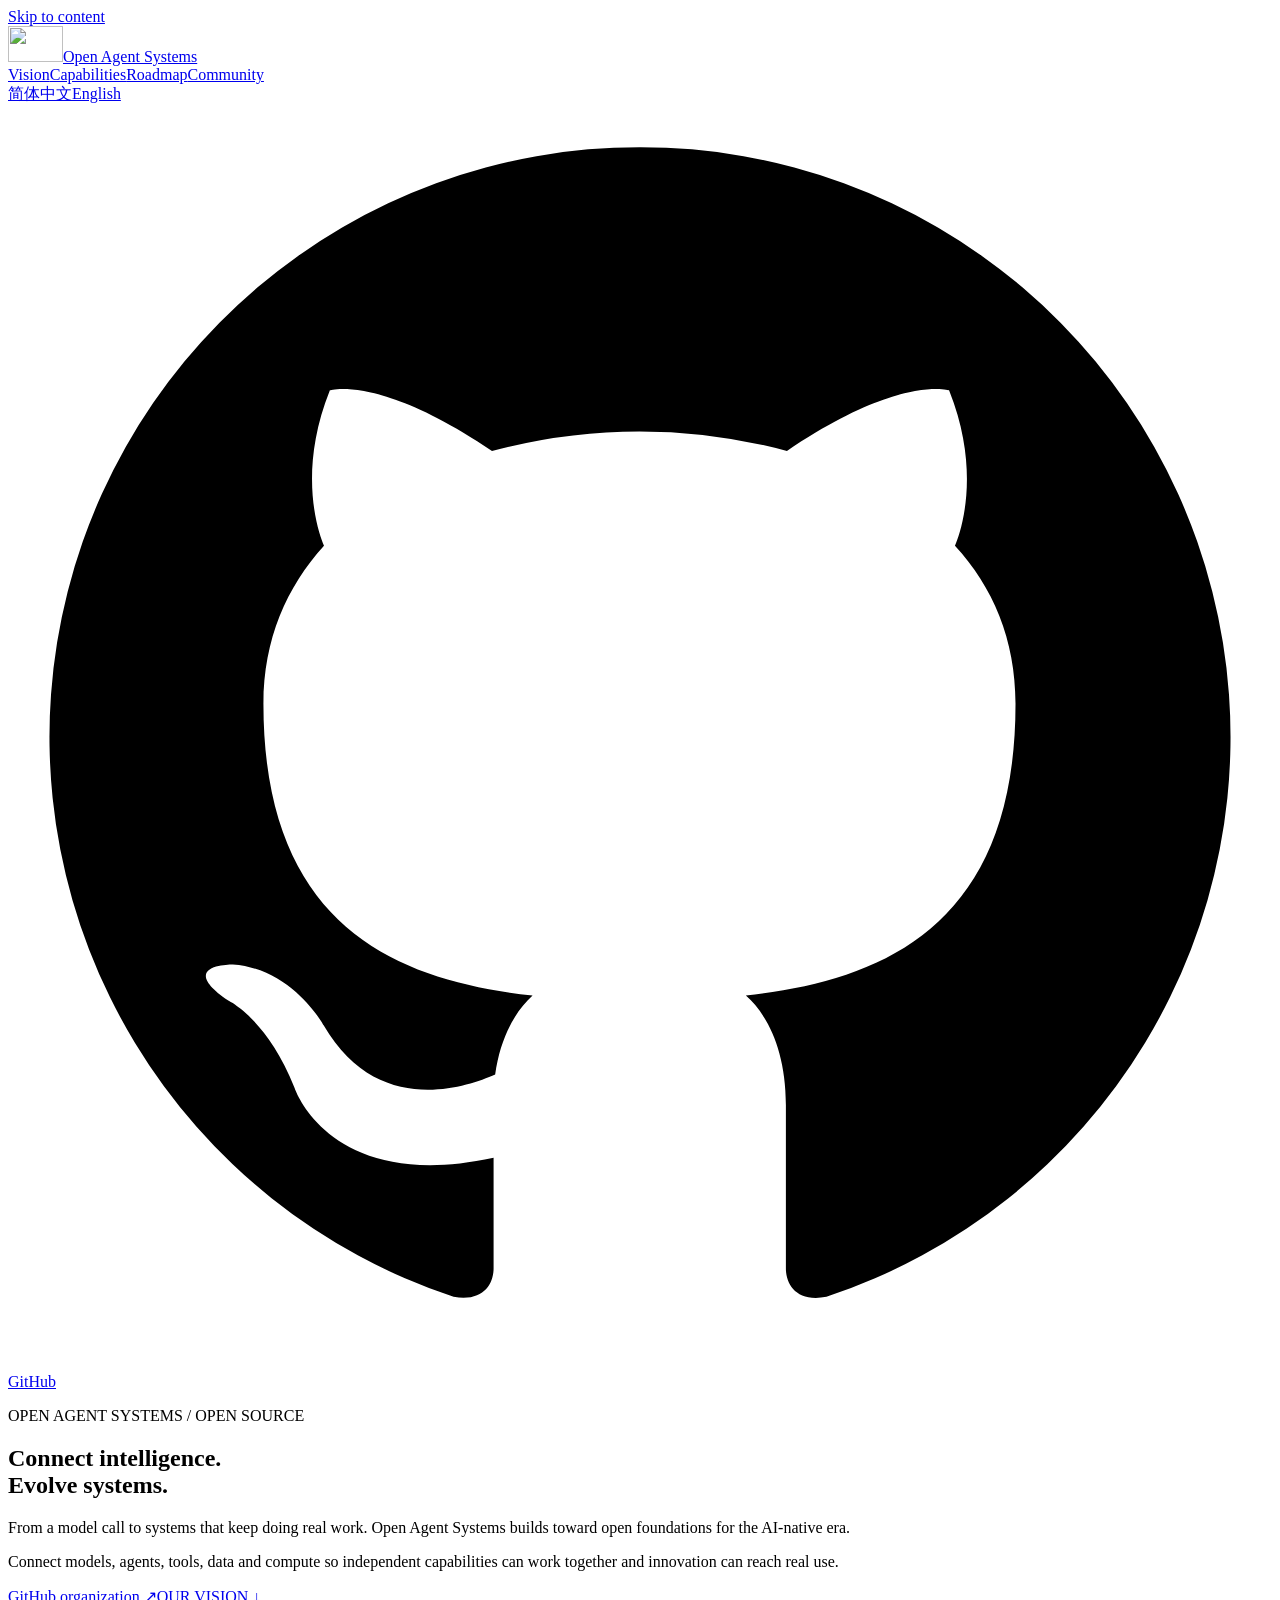
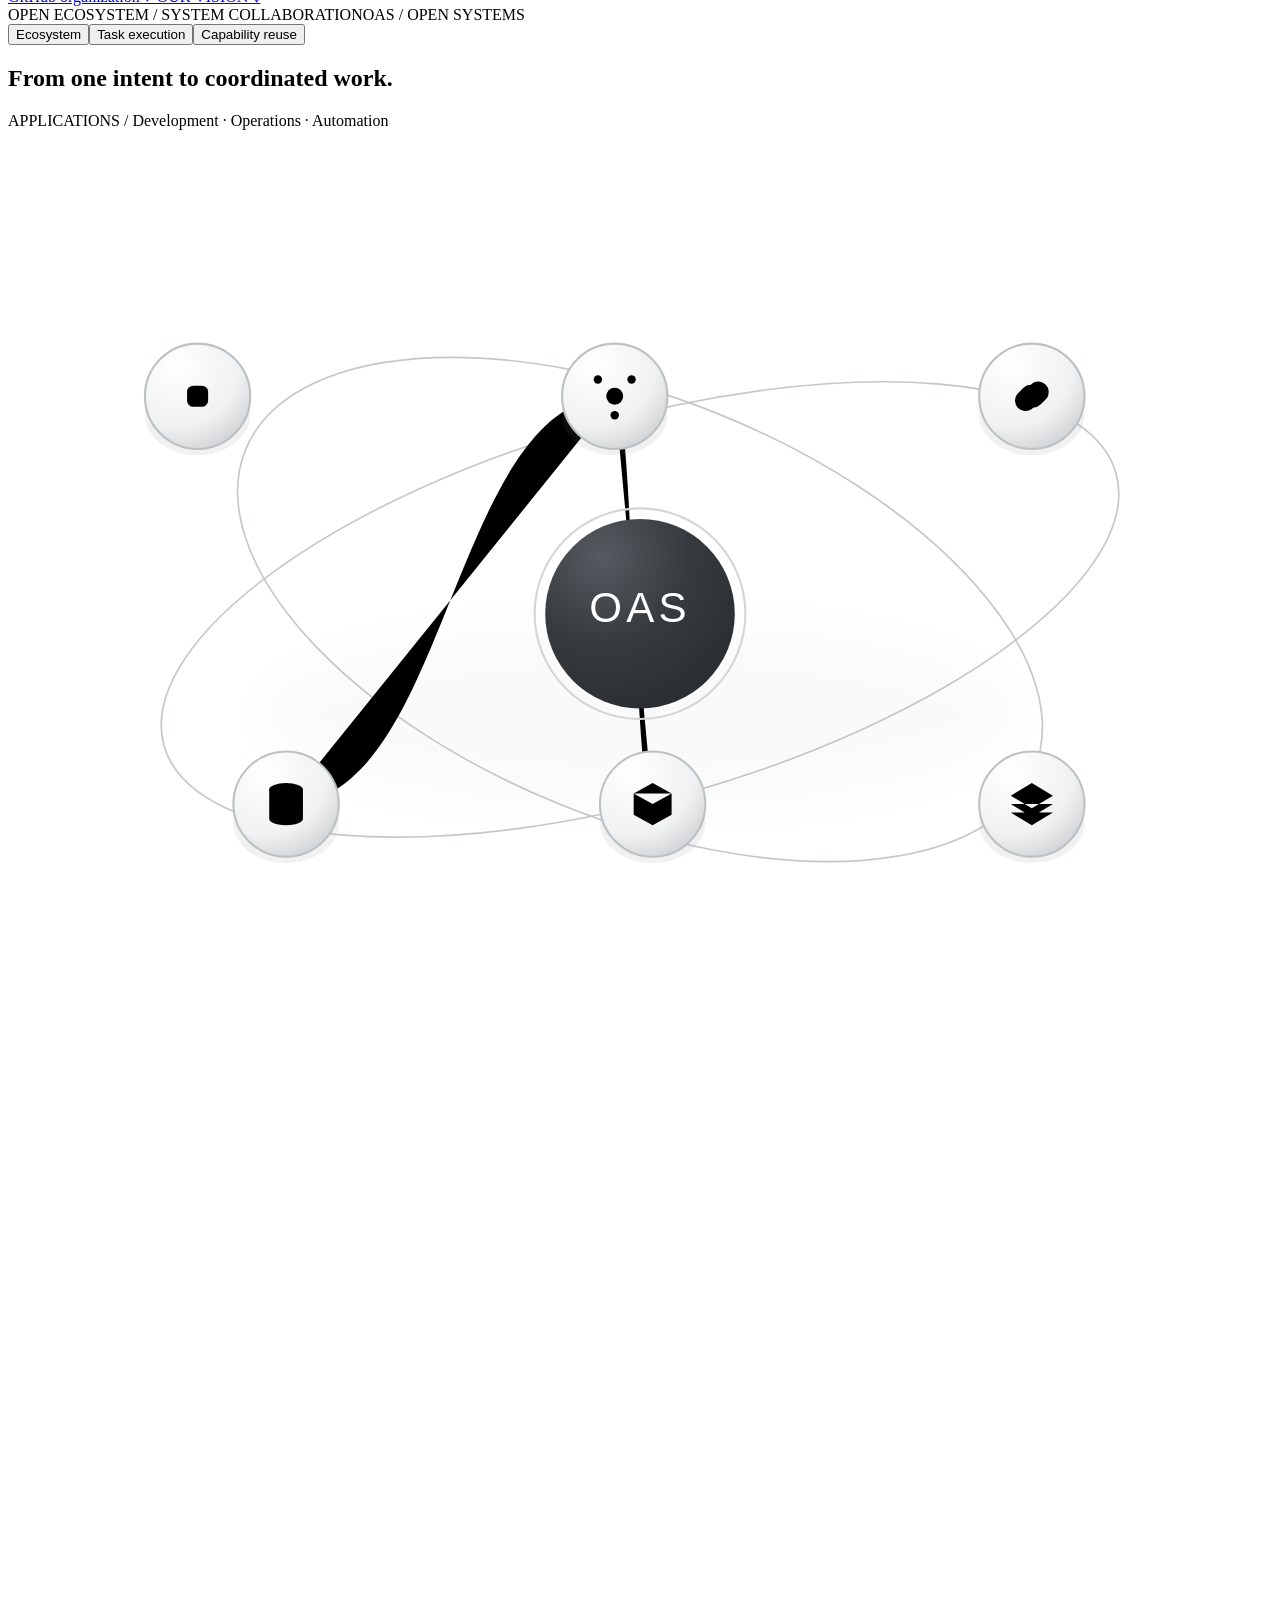
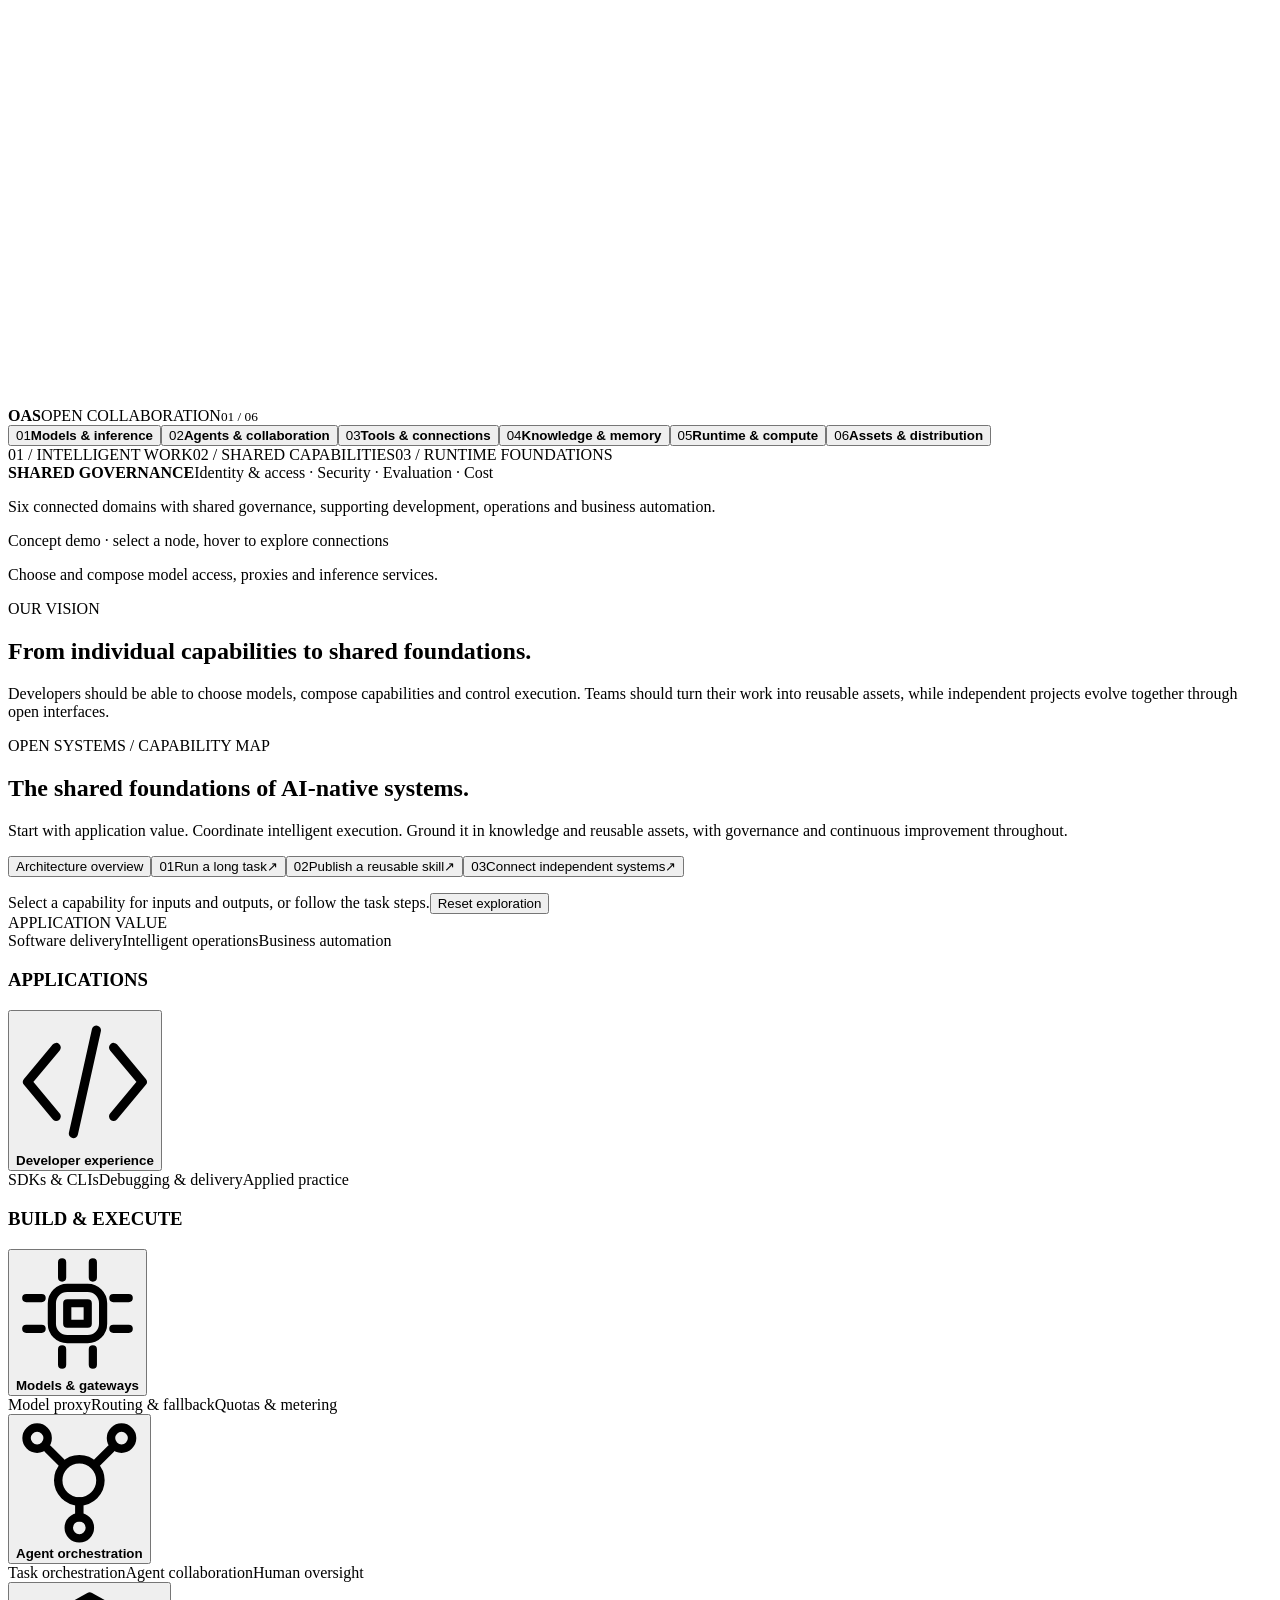
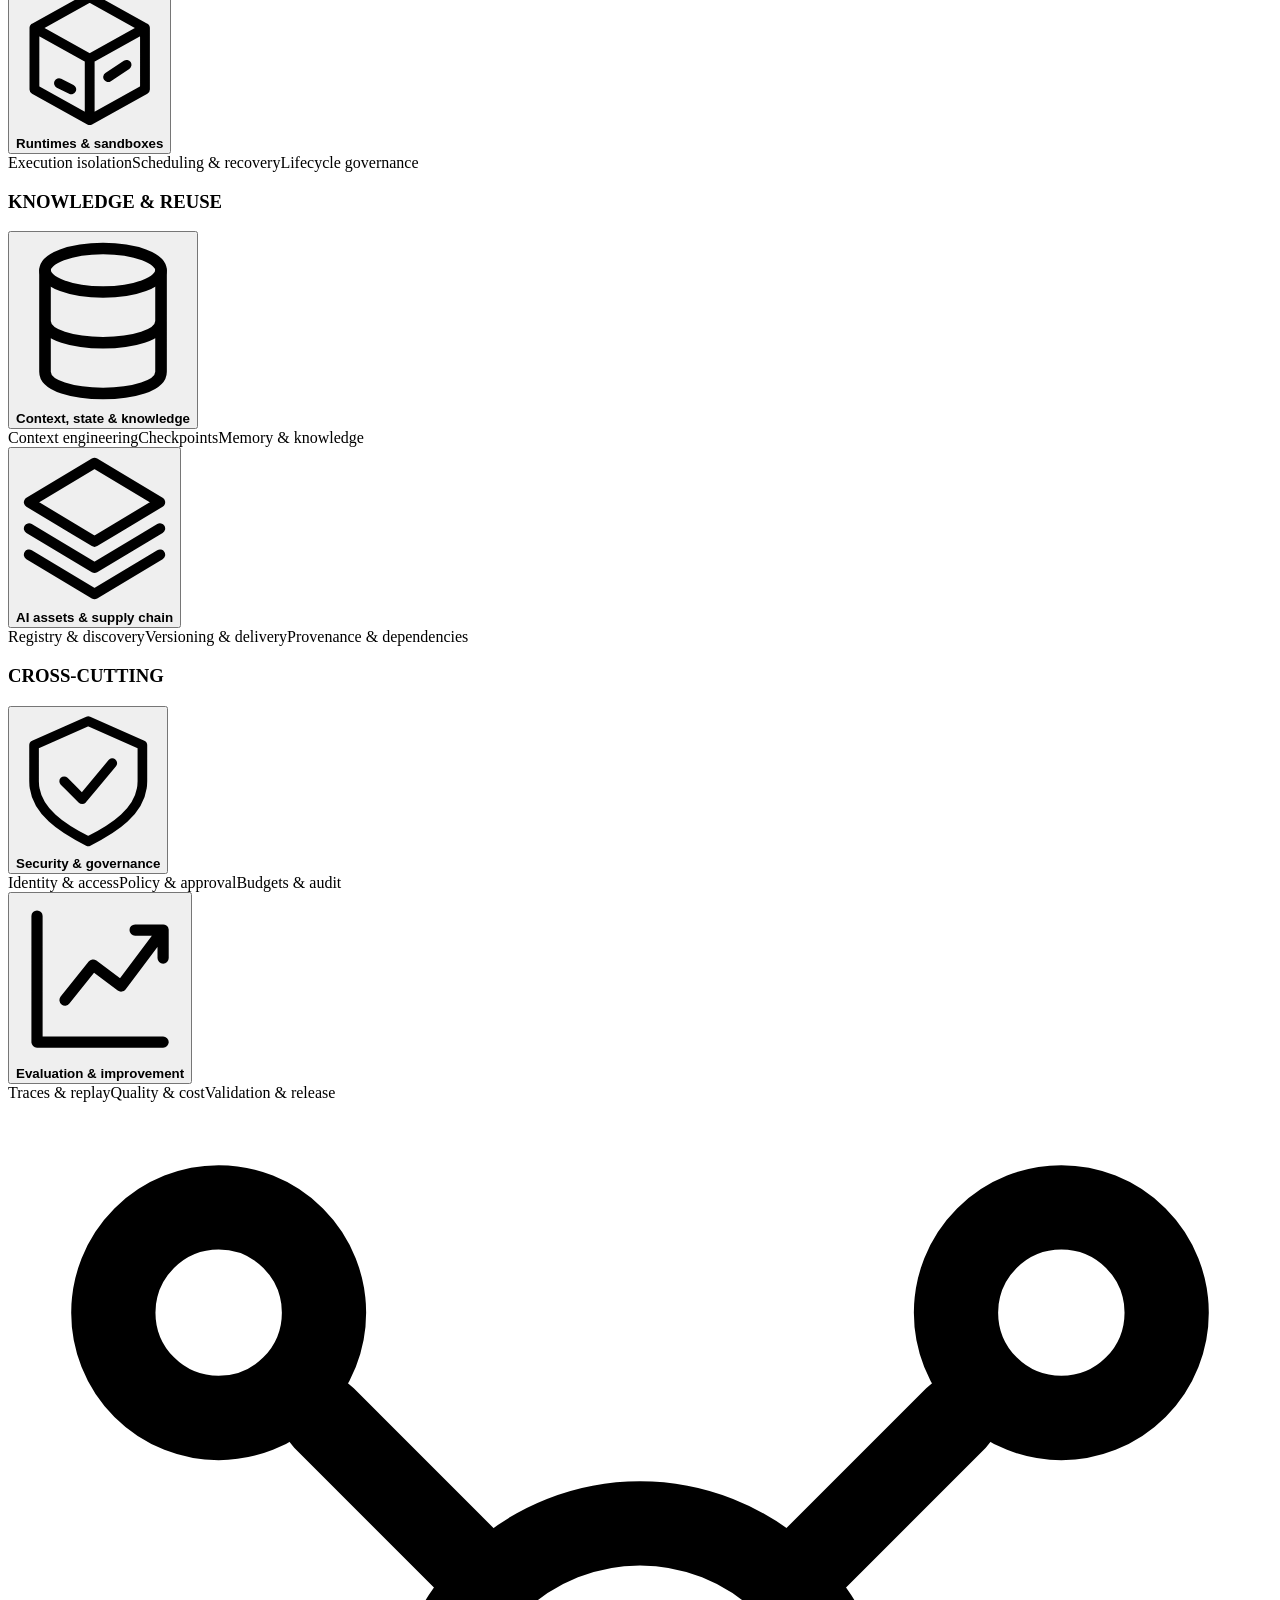
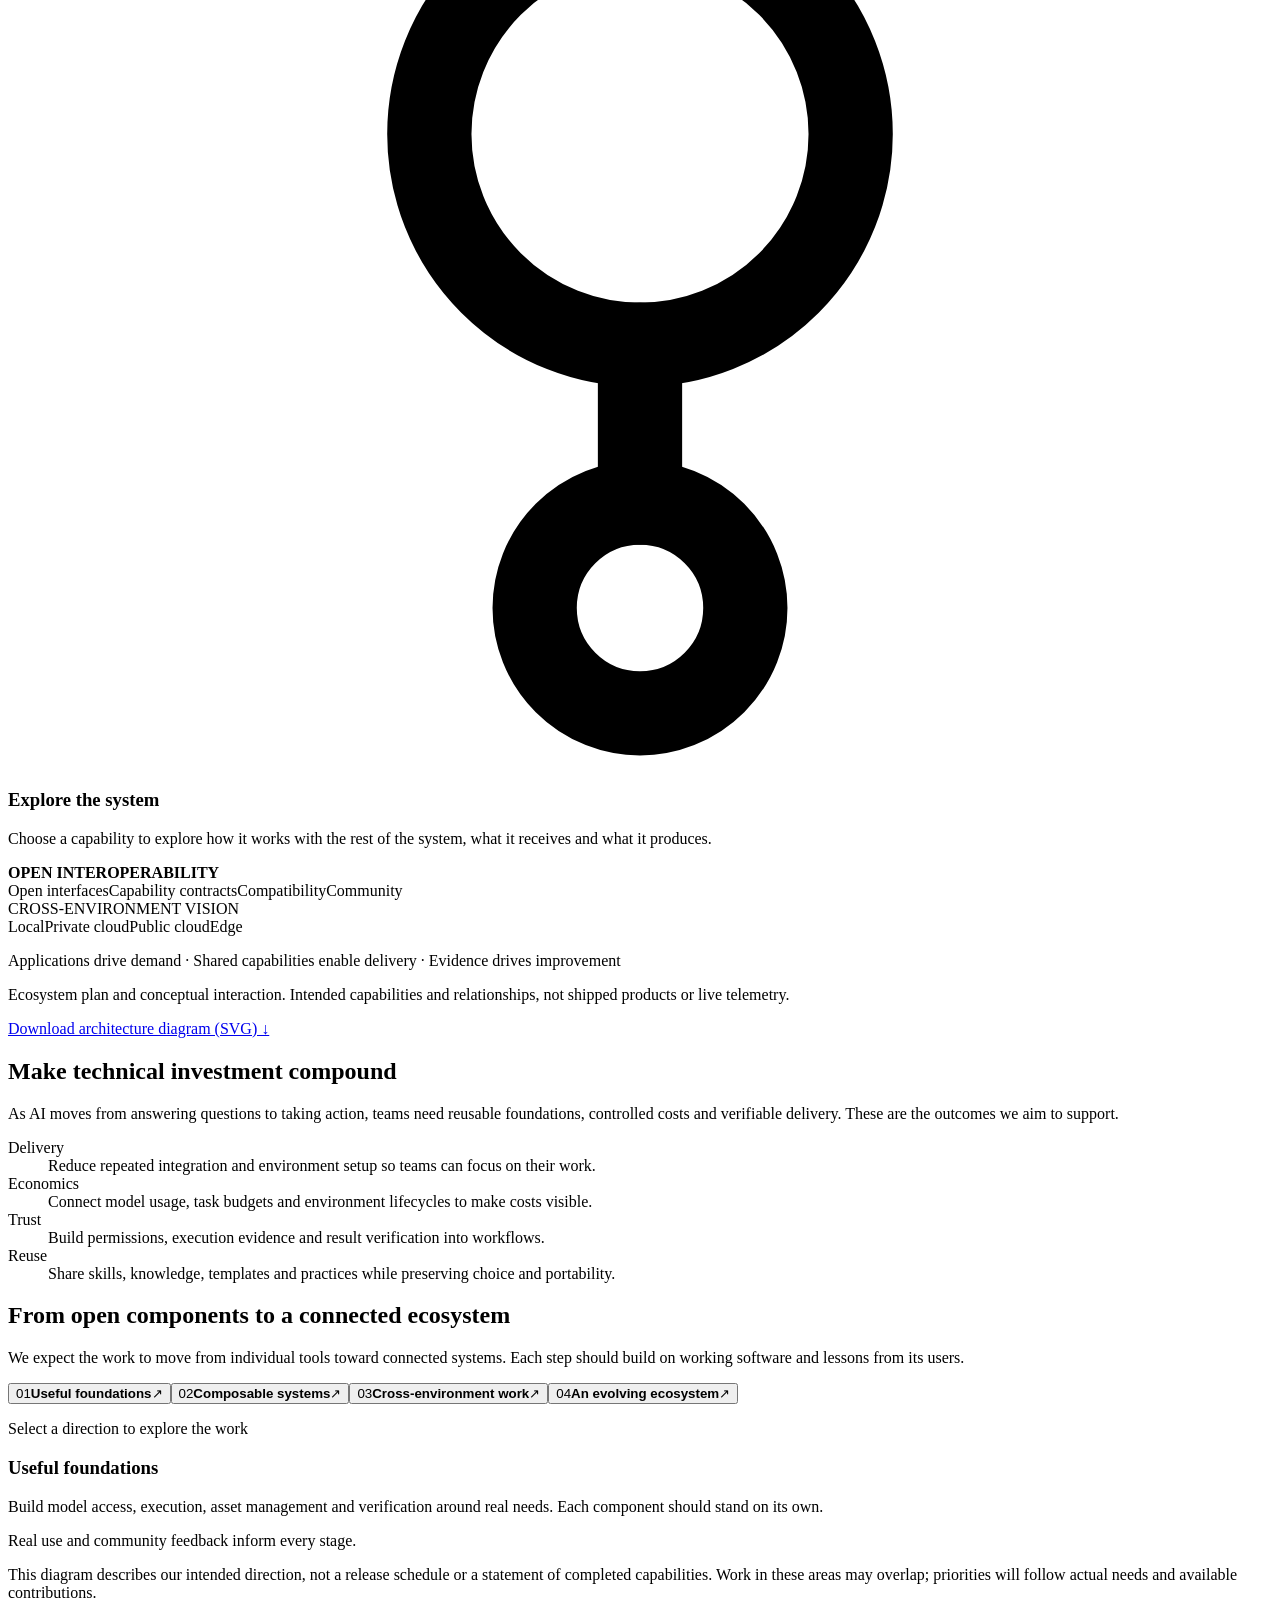
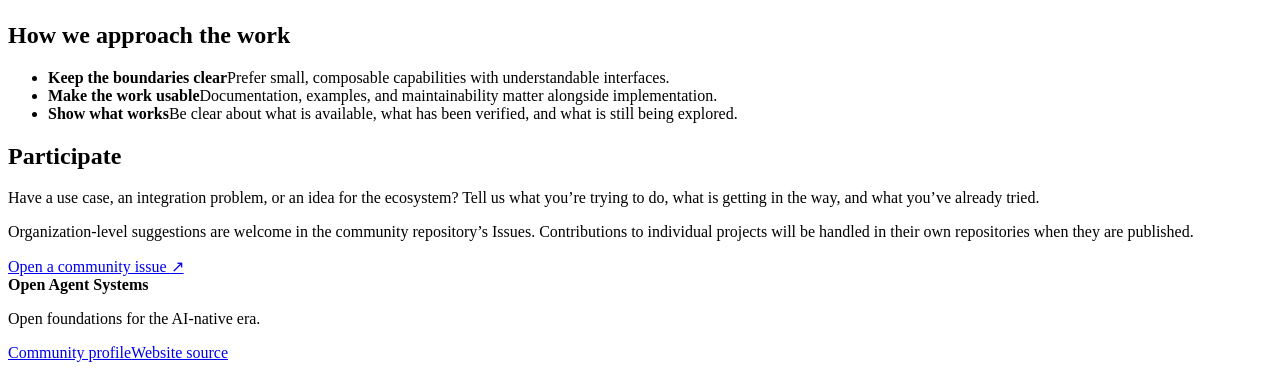
==== docs/en/index.html @ fcda7d15 "fix: make Chinese the default website language" ====
<!doctype html>
<html lang="en">
<head>
<meta charset="utf-8"><meta name="viewport" content="width=device-width, initial-scale=1">
<title>Open Agent Systems — Open foundations for AI-native systems</title><meta name="description" content="Open foundations connecting models, agents, tools, data and compute for AI systems that can run, be governed and evolve.">
<meta name="theme-color" content="#fafafa"><link rel="canonical" href="https://open-agent-systems.github.io/en/">
<link rel="alternate" hreflang="zh-CN" href="https://open-agent-systems.github.io/">
<link rel="alternate" hreflang="en" href="https://open-agent-systems.github.io/en/"><link rel="alternate" hreflang="x-default" href="https://open-agent-systems.github.io/">
<meta property="og:type" content="website"><meta property="og:site_name" content="Open Agent Systems">
<meta property="og:title" content="Open Agent Systems — Open foundations for AI-native systems"><meta property="og:description" content="Open foundations connecting models, agents, tools, data and compute for AI systems that can run, be governed and evolve.">
<meta property="og:url" content="https://open-agent-systems.github.io/en/"><meta property="og:image" content="https://open-agent-systems.github.io/assets/oas-banner.jpg">
<meta name="twitter:card" content="summary_large_image">
<script src="/assets/site.js?v=890422786c19" defer></script>
<link rel="icon" href="/assets/oas-avatar.jpg" type="image/jpeg"><link rel="stylesheet" href="/assets/site.css?v=65c514253518">
</head>
<body>
<a class="skip" href="#main">Skip to content</a>
<header class="site-header wrap">
<a class="brand" href="/en/" aria-label="Open Agent Systems"><img src="/assets/oas-wordmark-symbol.svg" width="55" height="36" alt=""><span>Open Agent Systems</span></a>
<button class="menu-toggle" data-open-label="Menu" data-close-label="Close" type="button" aria-expanded="false" aria-controls="header-menu" hidden><span>Menu</span><span class="menu-mark" aria-hidden="true"></span></button>
<div class="header-menu" id="header-menu"><nav class="header-nav" aria-label="Site"><a href="#vision">Vision</a><a href="#architecture">Capabilities</a><a href="#direction">Roadmap</a><a href="#participate">Community</a></nav><div class="header-actions"><nav class="languages" aria-label="Language"><a href="/" lang="zh-CN" hreflang="zh-CN">简体中文</a><a href="/en/" lang="en" hreflang="en" aria-current="page">English</a></nav><a class="header-github" href="https://github.com/Open-Agent-Systems"><svg viewBox="0 0 24 24" aria-hidden="true"><path d="M12 .8a11.2 11.2 0 0 0-3.54 21.83c.56.1.76-.24.76-.54v-2.1c-3.12.68-3.78-1.33-3.78-1.33-.51-1.3-1.25-1.65-1.25-1.65-1.02-.7.08-.69.08-.69 1.13.08 1.72 1.15 1.72 1.15 1 1.72 2.62 1.22 3.26.94.1-.73.4-1.22.71-1.5-2.49-.28-5.11-1.24-5.11-5.54 0-1.22.44-2.22 1.15-3-.12-.28-.5-1.42.11-2.95 0 0 .94-.3 3.08 1.15a10.7 10.7 0 0 1 5.6 0c2.14-1.45 3.08-1.15 3.08-1.15.61 1.53.23 2.67.11 2.95.72.78 1.15 1.78 1.15 3 0 4.3-2.62 5.26-5.12 5.54.4.35.76 1.03.76 2.08v3.1c0 .3.2.65.77.54A11.2 11.2 0 0 0 12 .8Z"/></svg><span>GitHub</span></a></div></div>
</header>
<main id="main" class="wrap">
<section class="intro">
<div class="intro-heading"><p class="label">OPEN AGENT SYSTEMS / OPEN SOURCE</p><h1>Connect intelligence.<br>Evolve systems.</h1><div class="intro-text"><p>From a model call to systems that keep doing real work. Open Agent Systems builds toward open foundations for the AI-native era.</p><p>Connect models, agents, tools, data and compute so independent capabilities can work together and innovation can reach real use.</p><div class="links"><a href="https://github.com/Open-Agent-Systems">GitHub organization <span aria-hidden="true">↗</span></a><a href="#vision">OUR VISION <span aria-hidden="true">↓</span></a></div></div></div><div class="ecosystem eco-panel" data-eco="{&quot;nodes&quot;: [[&quot;Models &amp; inference&quot;, &quot;Choose and compose model access, proxies and inference services.&quot;], [&quot;Agents &amp; collaboration&quot;, &quot;Coordinate tasks, delegation and human oversight across capabilities.&quot;], [&quot;Tools &amp; connections&quot;, &quot;Connect external systems through tools, MCP and APIs to take action.&quot;], [&quot;Knowledge &amp; memory&quot;, &quot;Ground tasks in knowledge and context while preserving useful experience.&quot;], [&quot;Runtime &amp; compute&quot;, &quot;Provide governed sandboxes, workspaces and scheduling across cloud and local environments.&quot;], [&quot;Assets &amp; distribution&quot;, &quot;Version skills, prompts, workflows and templates for reuse across projects.&quot;]], &quot;modes&quot;: [[&quot;Ecosystem&quot;, &quot;OPEN COLLABORATION&quot;, &quot;Six connected domains with shared governance, supporting development, operations and business automation.&quot;, [0, 1, 2, 4, 3, 5]], [&quot;Task execution&quot;, &quot;INTENT TO OUTCOME&quot;, &quot;Models and knowledge inform planning. Agents use tools in controlled environments and produce verifiable outputs.&quot;, [0, 3, 1, 2, 4, 5]], [&quot;Capability reuse&quot;, &quot;OUTCOME TO REUSE&quot;, &quot;Outputs become validated, versioned assets, then feed knowledge, tools and agents in future work.&quot;, [4, 5, 3, 2, 1, 0]]], &quot;title&quot;: &quot;OPEN ECOSYSTEM / SYSTEM COLLABORATION&quot;, &quot;apps&quot;: &quot;APPLICATIONS / Development · Operations · Automation&quot;, &quot;governance&quot;: &quot;SHARED GOVERNANCE&quot;, &quot;guards&quot;: &quot;Identity &amp; access · Security · Evaluation · Cost&quot;, &quot;note&quot;: &quot;Concept demo · select a node, hover to explore connections&quot;, &quot;play&quot;: &quot;Play motion&quot;, &quot;pause&quot;: &quot;Pause motion&quot;, &quot;sceneTitles&quot;: [&quot;From one intent to coordinated work.&quot;, &quot;A clear path. A controlled execution.&quot;, &quot;Every outcome becomes a foundation.&quot;]}"><div class="ecosystem-heading"><span>OPEN ECOSYSTEM / SYSTEM COLLABORATION</span><span class="diagram-code">OAS / OPEN SYSTEMS</span></div><div class="eco-modes" aria-label="OPEN ECOSYSTEM / SYSTEM COLLABORATION"><button type="button" class="eco-mode" data-mode="0" aria-pressed="true" aria-controls="eco-stage eco-summary">Ecosystem</button><button type="button" class="eco-mode" data-mode="1" aria-pressed="false" aria-controls="eco-stage eco-summary">Task execution</button><button type="button" class="eco-mode" data-mode="2" aria-pressed="false" aria-controls="eco-stage eco-summary">Capability reuse</button></div><h2 class="scene-title">From one intent to coordinated work.</h2><p class="eco-apps">APPLICATIONS / Development · Operations · Automation</p><div id="eco-stage" class="eco-stage"><svg class="iso-hero" viewBox="0 0 600 440" preserveAspectRatio="none" aria-hidden="true"><defs><radialGradient id="pearl" cx="30%" cy="20%" r="85%"><stop stop-color="#ffffff"/><stop offset=".7" stop-color="#f0f1f2"/><stop offset="1" stop-color="#d3d6d8"/></radialGradient><radialGradient id="core" cx="30%" cy="20%" r="90%"><stop stop-color="#555b60"/><stop offset=".5" stop-color="#363b3f"/><stop offset="1" stop-color="#292d30"/></radialGradient><filter id="soft"><feGaussianBlur stdDeviation="8"/></filter></defs><ellipse cx="300" cy="270" rx="180" ry="45" fill="#a6abaf" opacity=".05" filter="url(#soft)"/><g fill="none" stroke="#a6abaf" stroke-width=".8" opacity=".65"><ellipse cx="300" cy="220" rx="235" ry="90" transform="rotate(-16 300 220)"/><ellipse cx="300" cy="220" rx="202" ry="100" transform="rotate(22 300 220)"/></g><path class="scene-edge" data-from="0" data-to="1" d="M90.0 118.80000000000001C189.0 118.80000000000001,189.0 118.80000000000001,288.0 118.80000000000001"/><path class="scene-edge" data-from="1" data-to="2" d="M288.0 118.80000000000001C387.0 118.80000000000001,387.0 118.80000000000001,486.0 118.80000000000001"/><path class="scene-edge" data-from="3" data-to="1" d="M132.0 312.4C210.0 312.4,210.0 118.80000000000001,288.0 118.80000000000001"/><path class="scene-edge" data-from="1" data-to="4" d="M288.0 118.80000000000001C297.0 118.80000000000001,297.0 312.4,306.0 312.4"/><path class="scene-edge" data-from="4" data-to="5" d="M306.0 312.4C396.0 312.4,396.0 312.4,486.0 312.4"/><circle cx="300" cy="222" r="45" fill="url(#core)"/><circle cx="300" cy="222" r="50" fill="none" stroke="#d3d6d8"/><text x="300" y="226" text-anchor="middle" fill="#ffffff" font-family="Arial,sans-serif" font-size="20" letter-spacing="2">OAS</text><g class="scene-object" data-object="0"><ellipse cx="90.0" cy="127.80000000000001" rx="25" ry="19" fill="#747b80" opacity=".1"/><circle cx="90.0" cy="118.80000000000001" r="25" fill="url(#pearl)" stroke="#bcc1c4"/><g class="scene-symbol" transform="translate(90.0 118.80000000000001)"><g class="scene-glyph" transform="translate(-12 -12)"><rect x="7" y="7" width="10" height="10" rx="3"/><path d="M9 2v3m6-3v3M9 19v3m6-3v3M2 9h3m-3 6h3m14-6h3m-3 6h3M10 10h4v4h-4z"/></g></g></g><g class="scene-object" data-object="1"><ellipse cx="288.0" cy="127.80000000000001" rx="25" ry="19" fill="#747b80" opacity=".1"/><circle cx="288.0" cy="118.80000000000001" r="25" fill="url(#pearl)" stroke="#bcc1c4"/><g class="scene-symbol" transform="translate(288.0 118.80000000000001)"><g class="scene-glyph" transform="translate(-12 -12)"><circle cx="12" cy="12" r="4"/><circle cx="4" cy="4" r="2"/><circle cx="20" cy="4" r="2"/><circle cx="12" cy="21" r="2"/><path d="m6 6 3 3m9-3-3 3m-3 7v3"/></g></g></g><g class="scene-object" data-object="2"><ellipse cx="486.0" cy="127.80000000000001" rx="25" ry="19" fill="#747b80" opacity=".1"/><circle cx="486.0" cy="118.80000000000001" r="25" fill="url(#pearl)" stroke="#bcc1c4"/><g class="scene-symbol" transform="translate(486.0 118.80000000000001)"><g class="scene-glyph" transform="translate(-12 -12)"><path d="m10 8 2-2a5 5 0 0 1 7 7l-3 3a5 5 0 0 1-7 0m5 0-2 2a5 5 0 0 1-7-7l3-3a5 5 0 0 1 7 0m-6 6 6-6"/></g></g></g><g class="scene-object" data-object="3"><ellipse cx="132.0" cy="321.4" rx="25" ry="19" fill="#747b80" opacity=".1"/><circle cx="132.0" cy="312.4" r="25" fill="url(#pearl)" stroke="#bcc1c4"/><g class="scene-symbol" transform="translate(132.0 312.4)"><g class="scene-glyph" transform="translate(-12 -12)"><ellipse cx="12" cy="5" rx="8" ry="3"/><path d="M4 5v14c0 4 16 4 16 0V5M4 12c0 4 16 4 16 0"/></g></g></g><g class="scene-object" data-object="4"><ellipse cx="306.0" cy="321.4" rx="25" ry="19" fill="#747b80" opacity=".1"/><circle cx="306.0" cy="312.4" r="25" fill="url(#pearl)" stroke="#bcc1c4"/><g class="scene-symbol" transform="translate(306.0 312.4)"><g class="scene-glyph" transform="translate(-12 -12)"><path d="m12 2 9 5v10l-9 5-9-5V7zM3 7l9 5 9-5m-9 5v10m-5-6 2 1m6-2 3-2"/></g></g></g><g class="scene-object" data-object="5"><ellipse cx="486.0" cy="321.4" rx="25" ry="19" fill="#747b80" opacity=".1"/><circle cx="486.0" cy="312.4" r="25" fill="url(#pearl)" stroke="#bcc1c4"/><g class="scene-symbol" transform="translate(486.0 312.4)"><g class="scene-glyph" transform="translate(-12 -12)"><path d="m12 2 10 6-10 6L2 8zM2 12l10 6 10-6M2 16l10 6 10-6"/></g></g></g></svg><svg class="eco-wires" viewBox="0 0 600 440" preserveAspectRatio="none" aria-hidden="true"><g class="eco-links"></g></svg><div class="eco-core"><strong>OAS</strong><span>OPEN COLLABORATION</span><small class="eco-progress">01 / 06</small></div><button type="button" class="eco-node" data-eco-node="0" style="--nx:15%;--ny:32%" aria-pressed="true" aria-controls="eco-detail"><span class="eco-number">01</span><strong>Models &amp; inference</strong><span class="eco-dot" aria-hidden="true"></span></button><button type="button" class="eco-node" data-eco-node="1" style="--nx:48%;--ny:32%" aria-pressed="false" aria-controls="eco-detail"><span class="eco-number">02</span><strong>Agents &amp; collaboration</strong><span class="eco-dot" aria-hidden="true"></span></button><button type="button" class="eco-node" data-eco-node="2" style="--nx:81%;--ny:32%" aria-pressed="false" aria-controls="eco-detail"><span class="eco-number">03</span><strong>Tools &amp; connections</strong><span class="eco-dot" aria-hidden="true"></span></button><button type="button" class="eco-node" data-eco-node="3" style="--nx:22%;--ny:76%" aria-pressed="false" aria-controls="eco-detail"><span class="eco-number">04</span><strong>Knowledge &amp; memory</strong><span class="eco-dot" aria-hidden="true"></span></button><button type="button" class="eco-node" data-eco-node="4" style="--nx:51%;--ny:76%" aria-pressed="false" aria-controls="eco-detail"><span class="eco-number">05</span><strong>Runtime &amp; compute</strong><span class="eco-dot" aria-hidden="true"></span></button><button type="button" class="eco-node" data-eco-node="5" style="--nx:81%;--ny:76%" aria-pressed="false" aria-controls="eco-detail"><span class="eco-number">06</span><strong>Assets &amp; distribution</strong><span class="eco-dot" aria-hidden="true"></span></button></div><div class="iso-level-key"><span>01 / INTELLIGENT WORK</span><span>02 / SHARED CAPABILITIES</span><span>03 / RUNTIME FOUNDATIONS</span></div><div class="eco-governance"><strong>SHARED GOVERNANCE</strong><span>Identity &amp; access · Security · Evaluation · Cost</span></div><p id="eco-summary">Six connected domains with shared governance, supporting development, operations and business automation.</p><div class="eco-toolbar"><span>Concept demo · select a node, hover to explore connections</span><button class="eco-toggle" type="button" hidden>Play motion</button></div><p id="eco-detail">Choose and compose model access, proxies and inference services.</p><noscript><p>Models &amp; inference: Choose and compose model access, proxies and inference services.</p><p>Agents &amp; collaboration: Coordinate tasks, delegation and human oversight across capabilities.</p><p>Tools &amp; connections: Connect external systems through tools, MCP and APIs to take action.</p><p>Knowledge &amp; memory: Ground tasks in knowledge and context while preserving useful experience.</p><p>Runtime &amp; compute: Provide governed sandboxes, workspaces and scheduling across cloud and local environments.</p><p>Assets &amp; distribution: Version skills, prompts, workflows and templates for reuse across projects.</p></noscript></div>
</section>
<section id="vision" class="vision"><p class="label">OUR VISION</p><h2>From individual capabilities to shared foundations.</h2><p>Developers should be able to choose models, compose capabilities and control execution. Teams should turn their work into reusable assets, while independent projects evolve together through open interfaces.</p></section>
<section id="architecture" class="architecture"><div class="architecture-head"><div><p class="label">OPEN SYSTEMS / CAPABILITY MAP</p><h2>The shared foundations of AI-native systems.</h2></div><p>Start with application value. Coordinate intelligent execution. Ground it in knowledge and reusable assets, with governance and continuous improvement throughout.</p></div><div class="journey-bar"><div class="journey-choices"><button type="button" class="overview-choice" aria-pressed="true">Architecture overview</button><button type="button" class="journey-choice" aria-pressed="false" aria-controls="journey-description" data-domains="0,1,2,3,5,6" data-steps="[[0, &quot;Access models&quot;], [1, &quot;Plan work&quot;], [2, &quot;Execute&quot;], [3, &quot;Persist state&quot;], [6, &quot;Verify results&quot;]]" data-description="Access a model → orchestrate work → execute in isolation → persist state → verify results. Permissions and budgets constrain execution."><span>01</span>Run a long task<span aria-hidden="true">↗</span></button><button type="button" class="journey-choice" aria-pressed="false" aria-controls="journey-description" data-domains="4,5,6,7" data-steps="[[7, &quot;Develop&quot;], [6, &quot;Evaluate&quot;], [5, &quot;Review access&quot;], [4, &quot;Publish&quot;]]" data-description="Develop and debug → evaluate → review access → publish a version. Turn an implementation into a discoverable, traceable asset."><span>02</span>Publish a reusable skill<span aria-hidden="true">↗</span></button><button type="button" class="journey-choice" aria-pressed="false" aria-controls="journey-description" data-domains="0,1,3,4,5" data-steps="[[4, &quot;Discover&quot;], [5, &quot;Authorize&quot;], [1, &quot;Delegate&quot;], [3, &quot;Exchange state&quot;], [0, &quot;Call models&quot;]]" data-description="Discover capabilities → verify identity and access → delegate tasks → exchange state and results across explicit boundaries."><span>03</span>Connect independent systems<span aria-hidden="true">↗</span></button></div><p id="journey-description" aria-live="polite"></p></div><div class="journey-stepper" data-prev="Previous" data-next="Next" data-label="CURRENT STAGE" aria-label="EXPLORE A TASK PATH"></div><div class="explorer-toolbar"><span>Select a capability for inputs and outputs, or follow the task steps.</span><button type="button" class="explorer-reset">Reset exploration</button></div><div class="architecture-map"><div class="system-outcome"><span class="system-eyebrow">APPLICATION VALUE</span><div><span>Software delivery</span><span>Intelligent operations</span><span>Business automation</span></div></div><div class="iso-explorer"><div class="architecture-matrix"><div class="matrix-band"><h3>APPLICATIONS</h3><div class="matrix-items"><div class="architecture-layer" data-domain="7" data-related="1,4,6" style="--mx:15%;--my:12%"><button type="button" class="layer-select" aria-expanded="false" data-layer="7" aria-controls="insight-7"><svg class="capability-icon" viewBox="0 0 24 24" fill="none" stroke="currentColor" stroke-width="1.6" stroke-linecap="round" stroke-linejoin="round" aria-hidden="true"><path d="m7 6-5 6 5 6m10-12 5 6-5 6M14 3l-4 18"/></svg><strong>Developer experience</strong><span class="layer-plus" aria-hidden="true"></span></button><div class="matrix-tags"><span>SDKs &amp; CLIs</span><span>Debugging &amp; delivery</span><span>Applied practice</span></div><noscript><p>Bring shared capabilities into everyday development and validate them through real workflows.</p></noscript></div></div></div><div class="matrix-band"><h3>BUILD &amp; EXECUTE</h3><div class="matrix-items"><div class="architecture-layer" data-domain="0" data-related="1,5,6" style="--mx:16%;--my:43%"><button type="button" class="layer-select" aria-expanded="false" data-layer="0" aria-controls="insight-0"><svg class="capability-icon" viewBox="0 0 24 24" fill="none" stroke="currentColor" stroke-width="1.6" stroke-linecap="round" stroke-linejoin="round" aria-hidden="true"><rect x="7" y="7" width="10" height="10" rx="3"/><path d="M9 2v3m6-3v3M9 19v3m6-3v3M2 9h3m-3 6h3m14-6h3m-3 6h3M10 10h4v4h-4z"/></svg><strong>Models &amp; gateways</strong><span class="layer-plus" aria-hidden="true"></span></button><div class="matrix-tags"><span>Model proxy</span><span>Routing &amp; fallback</span><span>Quotas &amp; metering</span></div><noscript><p>Govern model access, traffic, credentials and costs while preserving choice of providers.</p></noscript></div><div class="architecture-layer" data-domain="1" data-related="0,2,3" style="--mx:48%;--my:43%"><button type="button" class="layer-select" aria-expanded="false" data-layer="1" aria-controls="insight-1"><svg class="capability-icon" viewBox="0 0 24 24" fill="none" stroke="currentColor" stroke-width="1.6" stroke-linecap="round" stroke-linejoin="round" aria-hidden="true"><circle cx="12" cy="12" r="4"/><circle cx="4" cy="4" r="2"/><circle cx="20" cy="4" r="2"/><circle cx="12" cy="21" r="2"/><path d="m6 6 3 3m9-3-3 3m-3 7v3"/></svg><strong>Agent orchestration</strong><span class="layer-plus" aria-hidden="true"></span></button><div class="matrix-tags"><span>Task orchestration</span><span>Agent collaboration</span><span>Human oversight</span></div><noscript><p>Coordinate planning, delegation and long-running work around explicit goals and acceptance criteria.</p></noscript></div><div class="architecture-layer" data-domain="2" data-related="1,3,5" style="--mx:78%;--my:43%"><button type="button" class="layer-select" aria-expanded="false" data-layer="2" aria-controls="insight-2"><svg class="capability-icon" viewBox="0 0 24 24" fill="none" stroke="currentColor" stroke-width="1.6" stroke-linecap="round" stroke-linejoin="round" aria-hidden="true"><path d="m12 2 9 5v10l-9 5-9-5V7zM3 7l9 5 9-5m-9 5v10m-5-6 2 1m6-2 3-2"/></svg><strong>Runtimes &amp; sandboxes</strong><span class="layer-plus" aria-hidden="true"></span></button><div class="matrix-tags"><span>Execution isolation</span><span>Scheduling &amp; recovery</span><span>Lifecycle governance</span></div><noscript><p>Provide controlled code, browser and desktop environments from provisioning to suspension, recovery and cleanup.</p></noscript></div></div></div><div class="matrix-band"><h3>KNOWLEDGE &amp; REUSE</h3><div class="matrix-items"><div class="architecture-layer" data-domain="3" data-related="1,2,4" style="--mx:32%;--my:77%"><button type="button" class="layer-select" aria-expanded="false" data-layer="3" aria-controls="insight-3"><svg class="capability-icon" viewBox="0 0 24 24" fill="none" stroke="currentColor" stroke-width="1.6" stroke-linecap="round" stroke-linejoin="round" aria-hidden="true"><ellipse cx="12" cy="5" rx="8" ry="3"/><path d="M4 5v14c0 4 16 4 16 0V5M4 12c0 4 16 4 16 0"/></svg><strong>Context, state &amp; knowledge</strong><span class="layer-plus" aria-hidden="true"></span></button><div class="matrix-tags"><span>Context engineering</span><span>Checkpoints</span><span>Memory &amp; knowledge</span></div><noscript><p>Separate what a model sees from durable task facts, with traceable knowledge and bounded access.</p></noscript></div><div class="architecture-layer" data-domain="4" data-related="7,5,6" style="--mx:60%;--my:77%"><button type="button" class="layer-select" aria-expanded="false" data-layer="4" aria-controls="insight-4"><svg class="capability-icon" viewBox="0 0 24 24" fill="none" stroke="currentColor" stroke-width="1.6" stroke-linecap="round" stroke-linejoin="round" aria-hidden="true"><path d="m12 2 10 6-10 6L2 8zM2 12l10 6 10-6M2 16l10 6 10-6"/></svg><strong>AI assets &amp; supply chain</strong><span class="layer-plus" aria-hidden="true"></span></button><div class="matrix-tags"><span>Registry &amp; discovery</span><span>Versioning &amp; delivery</span><span>Provenance &amp; dependencies</span></div><noscript><p>Make prompts, skills, tools, agents and environment templates verifiable, reusable and traceable.</p></noscript></div></div></div><div class="matrix-band"><h3>CROSS-CUTTING</h3><div class="matrix-items"><div class="architecture-layer" data-domain="5" data-related="0,2,4" style="--mx:52%;--my:12%"><button type="button" class="layer-select" aria-expanded="false" data-layer="5" aria-controls="insight-5"><svg class="capability-icon" viewBox="0 0 24 24" fill="none" stroke="currentColor" stroke-width="1.6" stroke-linecap="round" stroke-linejoin="round" aria-hidden="true"><path d="M12 2 3 6v6c0 5 5 8 9 10 4-2 9-5 9-10V6zM8 12l3 3 5-6"/></svg><strong>Security &amp; governance</strong><span class="layer-plus" aria-hidden="true"></span></button><div class="matrix-tags"><span>Identity &amp; access</span><span>Policy &amp; approval</span><span>Budgets &amp; audit</span></div><noscript><p>Carry identity, permissions and budgets through calls and execution with explicit accountability.</p></noscript></div><div class="architecture-layer" data-domain="6" data-related="1,4,7" style="--mx:87%;--my:77%"><button type="button" class="layer-select" aria-expanded="false" data-layer="6" aria-controls="insight-6"><svg class="capability-icon" viewBox="0 0 24 24" fill="none" stroke="currentColor" stroke-width="1.6" stroke-linecap="round" stroke-linejoin="round" aria-hidden="true"><path d="M3 3v18h18M7 15l4-5 4 3 6-8M17 5h4v4"/></svg><strong>Evaluation &amp; improvement</strong><span class="layer-plus" aria-hidden="true"></span></button><div class="matrix-tags"><span>Traces &amp; replay</span><span>Quality &amp; cost</span><span>Validation &amp; release</span></div><noscript><p>Turn task evidence into diagnosis, evaluated changes and controlled releases.</p></noscript></div></div></div></div><aside class="capability-inspector" aria-label="Explore the system"><div class="inspector-welcome"><svg class="inspector-icon" viewBox="0 0 24 24" fill="none" stroke="currentColor" stroke-width="1.6" stroke-linecap="round" stroke-linejoin="round" aria-hidden="true"><circle cx="12" cy="12" r="4"/><circle cx="4" cy="4" r="2"/><circle cx="20" cy="4" r="2"/><circle cx="12" cy="21" r="2"/><path d="m6 6 3 3m9-3-3 3m-3 7v3"/></svg><h3>Explore the system</h3><p>Choose a capability to explore how it works with the rest of the system, what it receives and what it produces.</p></div><div class="node-insight" id="insight-7" hidden><p class="insight-code">CAPABILITY / 08</p><h3>Developer experience</h3><p>Bring shared capabilities into everyday development and validate them through real workflows.</p><dl><dt>INPUT</dt><dd>Use cases, shared capabilities and development configuration</dd><dt>OUTPUT</dt><dd>Debuggable applications, integrations and deliverables</dd></dl><p class="insight-label">EXPLORE CONNECTIONS</p><div class="related-capabilities"><button type="button" class="related-capability" data-target="1">Agent orchestration <span aria-hidden="true">›</span></button><button type="button" class="related-capability" data-target="4">AI assets &amp; supply chain <span aria-hidden="true">›</span></button><button type="button" class="related-capability" data-target="6">Evaluation &amp; improvement <span aria-hidden="true">›</span></button></div><button type="button" class="insight-close" data-close="7">Close details ↑</button></div><div class="node-insight" id="insight-0" hidden><p class="insight-code">CAPABILITY / 01</p><h3>Models &amp; gateways</h3><p>Govern model access, traffic, credentials and costs while preserving choice of providers.</p><dl><dt>INPUT</dt><dd>Task type, model requirements and budget</dd><dt>OUTPUT</dt><dd>Traceable model responses and usage</dd></dl><p class="insight-label">EXPLORE CONNECTIONS</p><div class="related-capabilities"><button type="button" class="related-capability" data-target="1">Agent orchestration <span aria-hidden="true">›</span></button><button type="button" class="related-capability" data-target="5">Security &amp; governance <span aria-hidden="true">›</span></button><button type="button" class="related-capability" data-target="6">Evaluation &amp; improvement <span aria-hidden="true">›</span></button></div><button type="button" class="insight-close" data-close="0">Close details ↑</button></div><div class="node-insight" id="insight-1" hidden><p class="insight-code">CAPABILITY / 02</p><h3>Agent orchestration</h3><p>Coordinate planning, delegation and long-running work around explicit goals and acceptance criteria.</p><dl><dt>INPUT</dt><dd>Goals, acceptance criteria and available capabilities</dd><dt>OUTPUT</dt><dd>Plans, delegation results and execution state</dd></dl><p class="insight-label">EXPLORE CONNECTIONS</p><div class="related-capabilities"><button type="button" class="related-capability" data-target="0">Models &amp; gateways <span aria-hidden="true">›</span></button><button type="button" class="related-capability" data-target="2">Runtimes &amp; sandboxes <span aria-hidden="true">›</span></button><button type="button" class="related-capability" data-target="3">Context, state &amp; knowledge <span aria-hidden="true">›</span></button></div><button type="button" class="insight-close" data-close="1">Close details ↑</button></div><div class="node-insight" id="insight-2" hidden><p class="insight-code">CAPABILITY / 03</p><h3>Runtimes &amp; sandboxes</h3><p>Provide controlled code, browser and desktop environments from provisioning to suspension, recovery and cleanup.</p><dl><dt>INPUT</dt><dd>Execution requests, environment templates and access scope</dd><dt>OUTPUT</dt><dd>Results, workspace artifacts and recovery points</dd></dl><p class="insight-label">EXPLORE CONNECTIONS</p><div class="related-capabilities"><button type="button" class="related-capability" data-target="1">Agent orchestration <span aria-hidden="true">›</span></button><button type="button" class="related-capability" data-target="3">Context, state &amp; knowledge <span aria-hidden="true">›</span></button><button type="button" class="related-capability" data-target="5">Security &amp; governance <span aria-hidden="true">›</span></button></div><button type="button" class="insight-close" data-close="2">Close details ↑</button></div><div class="node-insight" id="insight-3" hidden><p class="insight-code">CAPABILITY / 04</p><h3>Context, state &amp; knowledge</h3><p>Separate what a model sees from durable task facts, with traceable knowledge and bounded access.</p><dl><dt>INPUT</dt><dd>Task events, knowledge sources and access policies</dd><dt>OUTPUT</dt><dd>Recoverable task facts and grounded context</dd></dl><p class="insight-label">EXPLORE CONNECTIONS</p><div class="related-capabilities"><button type="button" class="related-capability" data-target="1">Agent orchestration <span aria-hidden="true">›</span></button><button type="button" class="related-capability" data-target="2">Runtimes &amp; sandboxes <span aria-hidden="true">›</span></button><button type="button" class="related-capability" data-target="4">AI assets &amp; supply chain <span aria-hidden="true">›</span></button></div><button type="button" class="insight-close" data-close="3">Close details ↑</button></div><div class="node-insight" id="insight-4" hidden><p class="insight-code">CAPABILITY / 05</p><h3>AI assets &amp; supply chain</h3><p>Make prompts, skills, tools, agents and environment templates verifiable, reusable and traceable.</p><dl><dt>INPUT</dt><dd>Skills, tools, templates and validation evidence</dd><dt>OUTPUT</dt><dd>Discoverable, versioned capabilities and dependencies</dd></dl><p class="insight-label">EXPLORE CONNECTIONS</p><div class="related-capabilities"><button type="button" class="related-capability" data-target="7">Developer experience <span aria-hidden="true">›</span></button><button type="button" class="related-capability" data-target="5">Security &amp; governance <span aria-hidden="true">›</span></button><button type="button" class="related-capability" data-target="6">Evaluation &amp; improvement <span aria-hidden="true">›</span></button></div><button type="button" class="insight-close" data-close="4">Close details ↑</button></div><div class="node-insight" id="insight-5" hidden><p class="insight-code">CAPABILITY / 06</p><h3>Security &amp; governance</h3><p>Carry identity, permissions and budgets through calls and execution with explicit accountability.</p><dl><dt>INPUT</dt><dd>Caller identity, action risk and resource budgets</dd><dt>OUTPUT</dt><dd>Admission decisions, authorization boundaries and audit evidence</dd></dl><p class="insight-label">EXPLORE CONNECTIONS</p><div class="related-capabilities"><button type="button" class="related-capability" data-target="0">Models &amp; gateways <span aria-hidden="true">›</span></button><button type="button" class="related-capability" data-target="2">Runtimes &amp; sandboxes <span aria-hidden="true">›</span></button><button type="button" class="related-capability" data-target="4">AI assets &amp; supply chain <span aria-hidden="true">›</span></button></div><button type="button" class="insight-close" data-close="5">Close details ↑</button></div><div class="node-insight" id="insight-6" hidden><p class="insight-code">CAPABILITY / 07</p><h3>Evaluation &amp; improvement</h3><p>Turn task evidence into diagnosis, evaluated changes and controlled releases.</p><dl><dt>INPUT</dt><dd>Traces, outcomes, cost and feedback</dd><dt>OUTPUT</dt><dd>Evaluation findings and validated candidate improvements</dd></dl><p class="insight-label">EXPLORE CONNECTIONS</p><div class="related-capabilities"><button type="button" class="related-capability" data-target="1">Agent orchestration <span aria-hidden="true">›</span></button><button type="button" class="related-capability" data-target="4">AI assets &amp; supply chain <span aria-hidden="true">›</span></button><button type="button" class="related-capability" data-target="7">Developer experience <span aria-hidden="true">›</span></button></div><button type="button" class="insight-close" data-close="6">Close details ↑</button></div></aside></div><div class="system-base"><strong>OPEN INTEROPERABILITY</strong><div><span>Open interfaces</span><span>Capability contracts</span><span>Compatibility</span><span>Community</span></div></div><div class="system-environments"><span>CROSS-ENVIRONMENT VISION</span><div><span>Local</span><span>Private cloud</span><span>Public cloud</span><span>Edge</span></div></div></div><p class="system-principle">Applications drive demand · Shared capabilities enable delivery · Evidence drives improvement</p><div class="architecture-caption"><p>Ecosystem plan and conceptual interaction. Intended capabilities and relationships, not shipped products or live telemetry.</p><a href="/assets/architecture.en.svg" download>Download architecture diagram (SVG) ↓</a></div><noscript><p>Run a long task: Access a model → orchestrate work → execute in isolation → persist state → verify results. Permissions and budgets constrain execution.</p><p>Publish a reusable skill: Develop and debug → evaluate → review access → publish a version. Turn an implementation into a discoverable, traceable asset.</p><p>Connect independent systems: Discover capabilities → verify identity and access → delegate tasks → exchange state and results across explicit boundaries.</p></noscript></section>
<section id="about" class="section"><h2>Make technical investment compound</h2><div class="section-body"><p>As AI moves from answering questions to taking action, teams need reusable foundations, controlled costs and verifiable delivery. These are the outcomes we aim to support.</p><dl class="areas"><div><dt>Delivery</dt><dd>Reduce repeated integration and environment setup so teams can focus on their work.</dd></div><div><dt>Economics</dt><dd>Connect model usage, task budgets and environment lifecycles to make costs visible.</dd></div><div><dt>Trust</dt><dd>Build permissions, execution evidence and result verification into workflows.</dd></div><div><dt>Reuse</dt><dd>Share skills, knowledge, templates and practices while preserving choice and portability.</dd></div></dl></div></section>
<section id="direction" class="direction"><div class="section"><h2>From open components to a connected ecosystem</h2><div class="section-body"><p>We expect the work to move from individual tools toward connected systems. Each step should build on working software and lessons from its users.</p></div></div>
<div class="direction-explorer"><div class="direction-choices" aria-label="Long-term directions"><button type="button" class="direction-choice" aria-pressed="true" aria-controls="direction-description" data-description="Build model access, execution, asset management and verification around real needs. Each component should stand on its own."><span>01</span><strong>Useful foundations</strong><span aria-hidden="true">↗</span></button><button type="button" class="direction-choice" aria-pressed="false" aria-controls="direction-description" data-description="Connect projects through clear interfaces and compatibility checks, linking tasks, identity, assets and evidence."><span>02</span><strong>Composable systems</strong><span aria-hidden="true">↗</span></button><button type="button" class="direction-choice" aria-pressed="false" aria-controls="direction-description" data-description="Explore collaboration across local, private-cloud, public-cloud and edge environments with explicit data and portability boundaries."><span>03</span><strong>Cross-environment work</strong><span aria-hidden="true">↗</span></button><button type="button" class="direction-choice" aria-pressed="false" aria-controls="direction-description" data-description="Explore trusted delegation and capability distribution across organizations, with improvements evaluated and reviewed before release."><span>04</span><strong>An evolving ecosystem</strong><span aria-hidden="true">↗</span></button></div><div class="direction-panel"><p class="label">Select a direction to explore the work</p><h3 id="direction-title">Useful foundations</h3><p id="direction-description" aria-live="polite">Build model access, execution, asset management and verification around real needs. Each component should stand on its own.</p><p class="direction-feedback">Real use and community feedback inform every stage.</p></div></div><p class="direction-disclaimer">This diagram describes our intended direction, not a release schedule or a statement of completed capabilities. Work in these areas may overlap; priorities will follow actual needs and available contributions.</p><noscript><ol><li><strong>Useful foundations</strong><p>Build model access, execution, asset management and verification around real needs. Each component should stand on its own.</p></li><li><strong>Composable systems</strong><p>Connect projects through clear interfaces and compatibility checks, linking tasks, identity, assets and evidence.</p></li><li><strong>Cross-environment work</strong><p>Explore collaboration across local, private-cloud, public-cloud and edge environments with explicit data and portability boundaries.</p></li><li><strong>An evolving ecosystem</strong><p>Explore trusted delegation and capability distribution across organizations, with improvements evaluated and reviewed before release.</p></li></ol></noscript>
</section>
<section class="section"><h2>How we approach the work</h2><div class="section-body"><ul class="principles"><li><strong>Keep the boundaries clear</strong><span>Prefer small, composable capabilities with understandable interfaces.</span></li><li><strong>Make the work usable</strong><span>Documentation, examples, and maintainability matter alongside implementation.</span></li><li><strong>Show what works</strong><span>Be clear about what is available, what has been verified, and what is still being explored.</span></li></ul></div></section>
<section id="participate" class="section"><h2>Participate</h2><div class="section-body"><p>Have a use case, an integration problem, or an idea for the ecosystem? Tell us what you’re trying to do, what is getting in the way, and what you’ve already tried.</p><p class="muted">Organization-level suggestions are welcome in the community repository’s Issues. Contributions to individual projects will be handled in their own repositories when they are published.</p><a class="issue-link" href="https://github.com/Open-Agent-Systems/.github/issues">Open a community issue <span aria-hidden="true">↗</span></a></div></section>
</main>
<footer class="site-footer wrap"><div><strong>Open Agent Systems</strong><p>Open foundations for the AI-native era.</p></div><div class="footer-links"><a href="https://github.com/Open-Agent-Systems/.github">Community profile</a><a href="https://github.com/Open-Agent-Systems/open-agent-systems.github.io">Website source</a></div></footer>
</body></html>
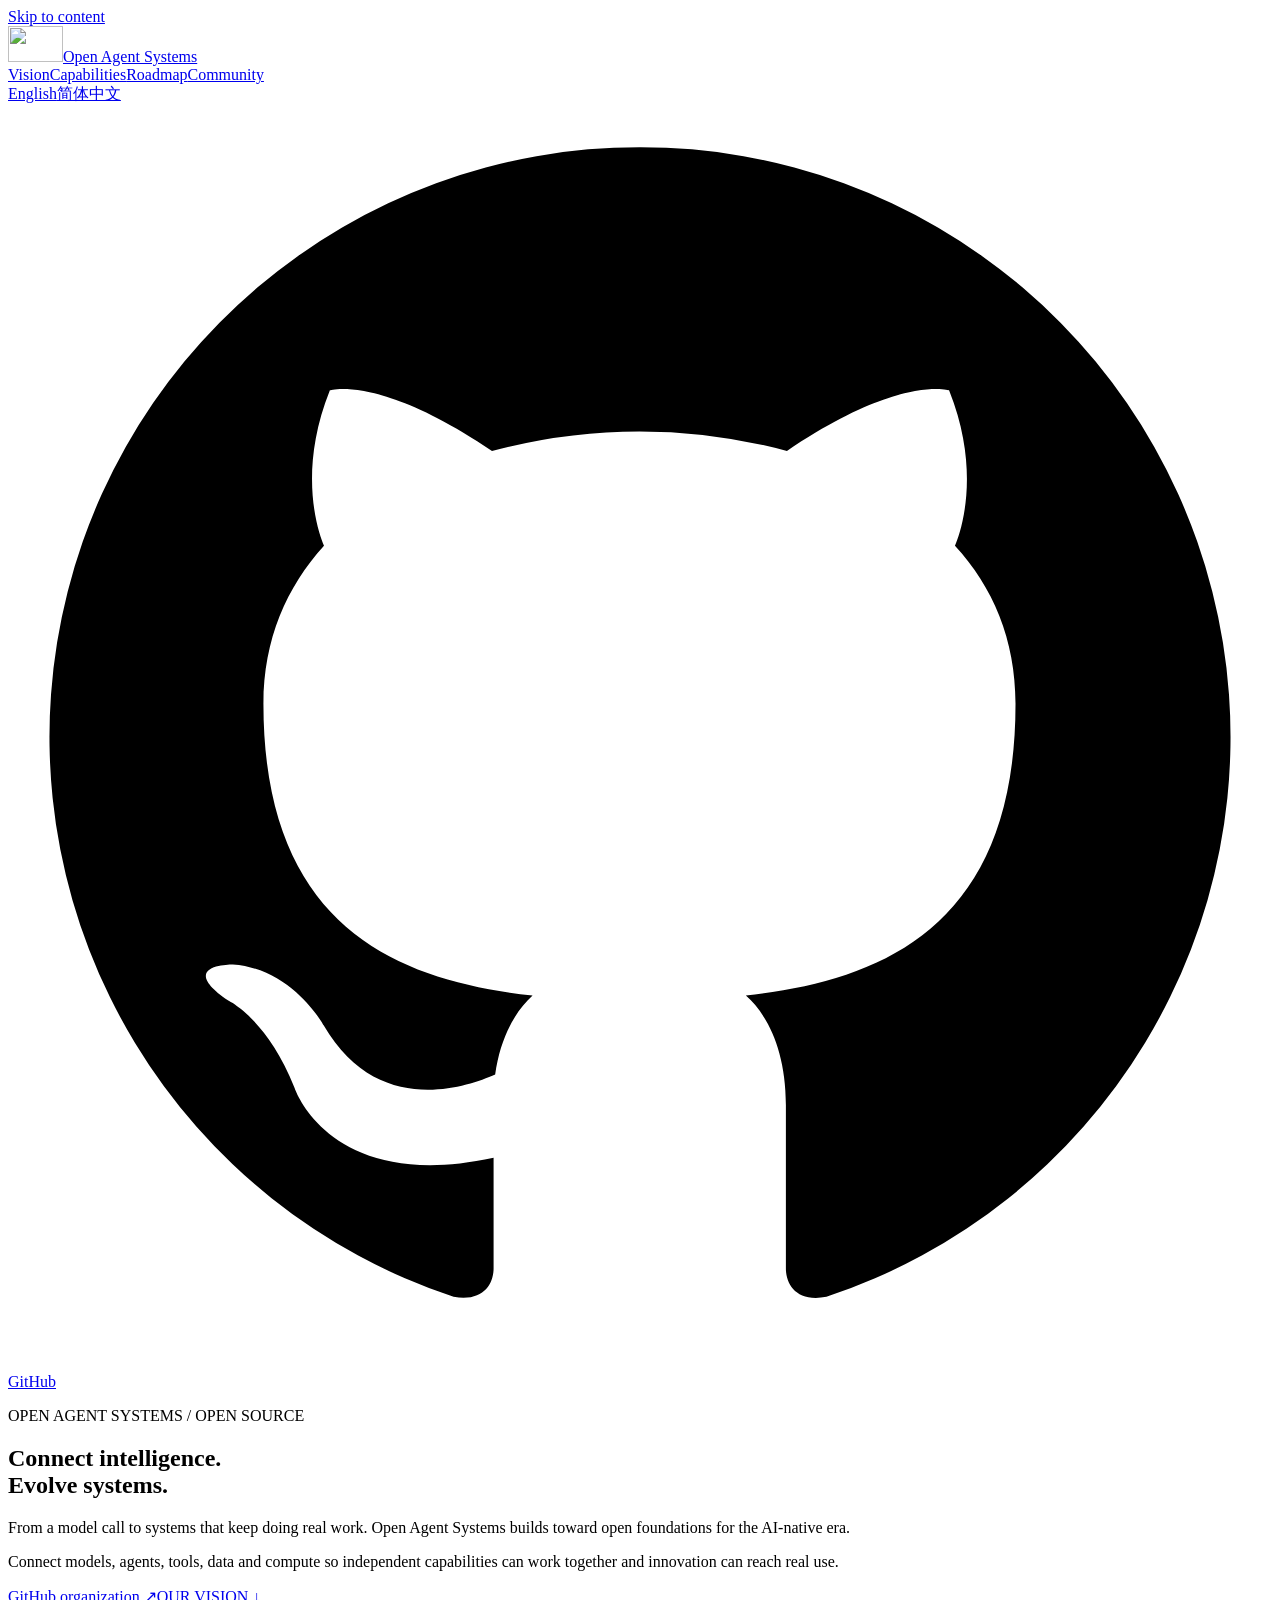
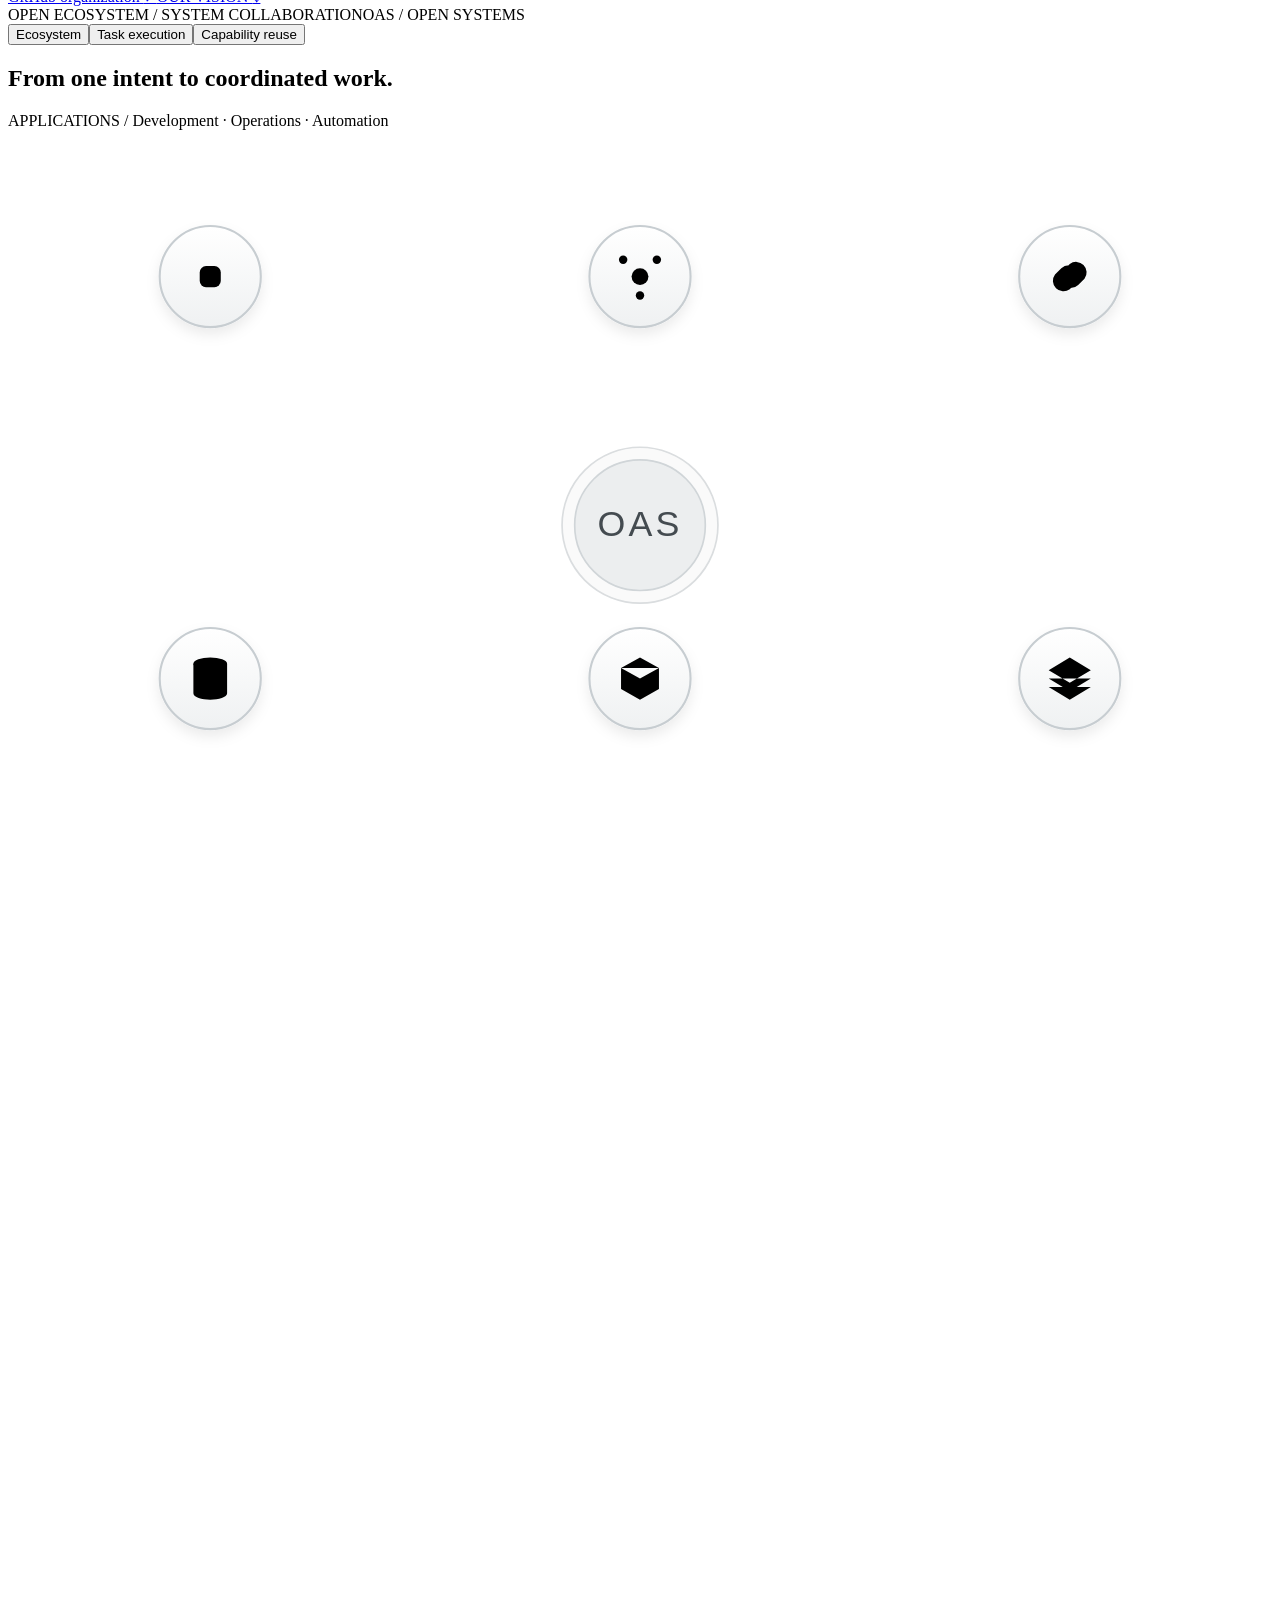
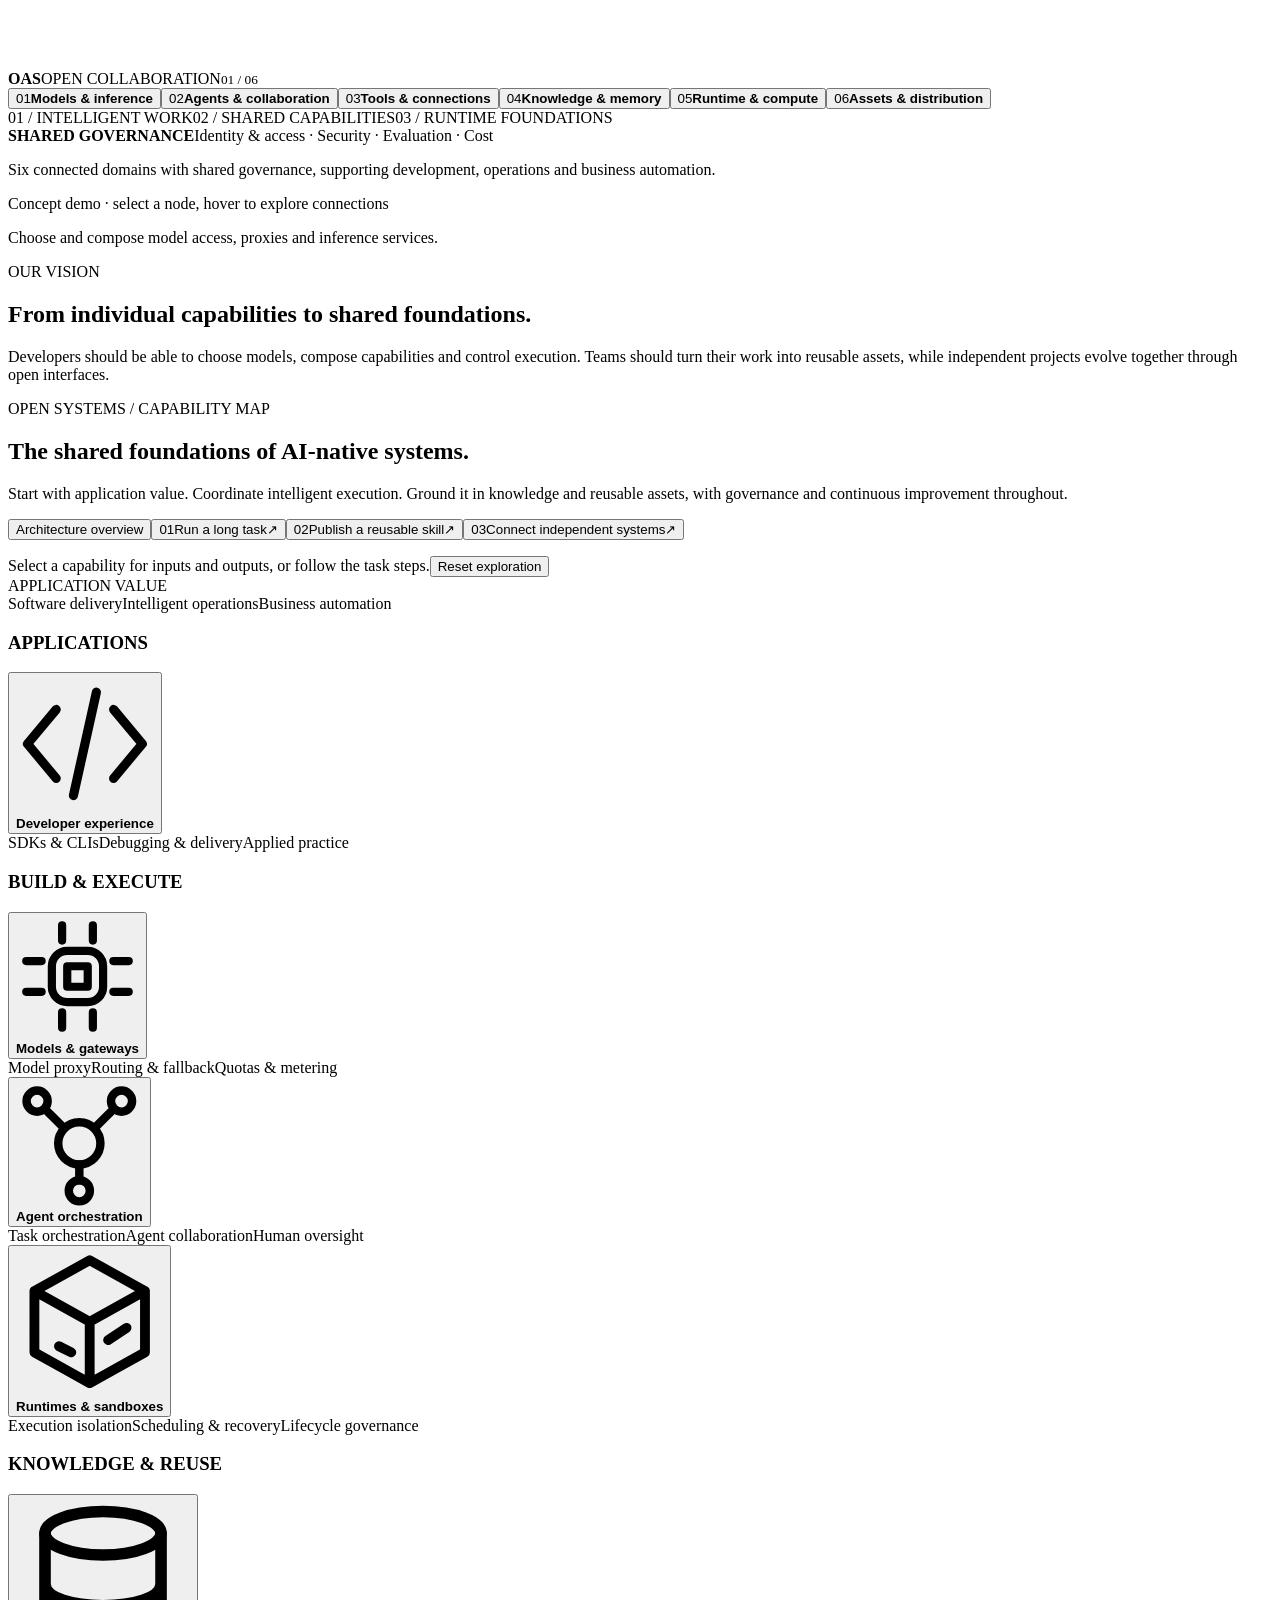
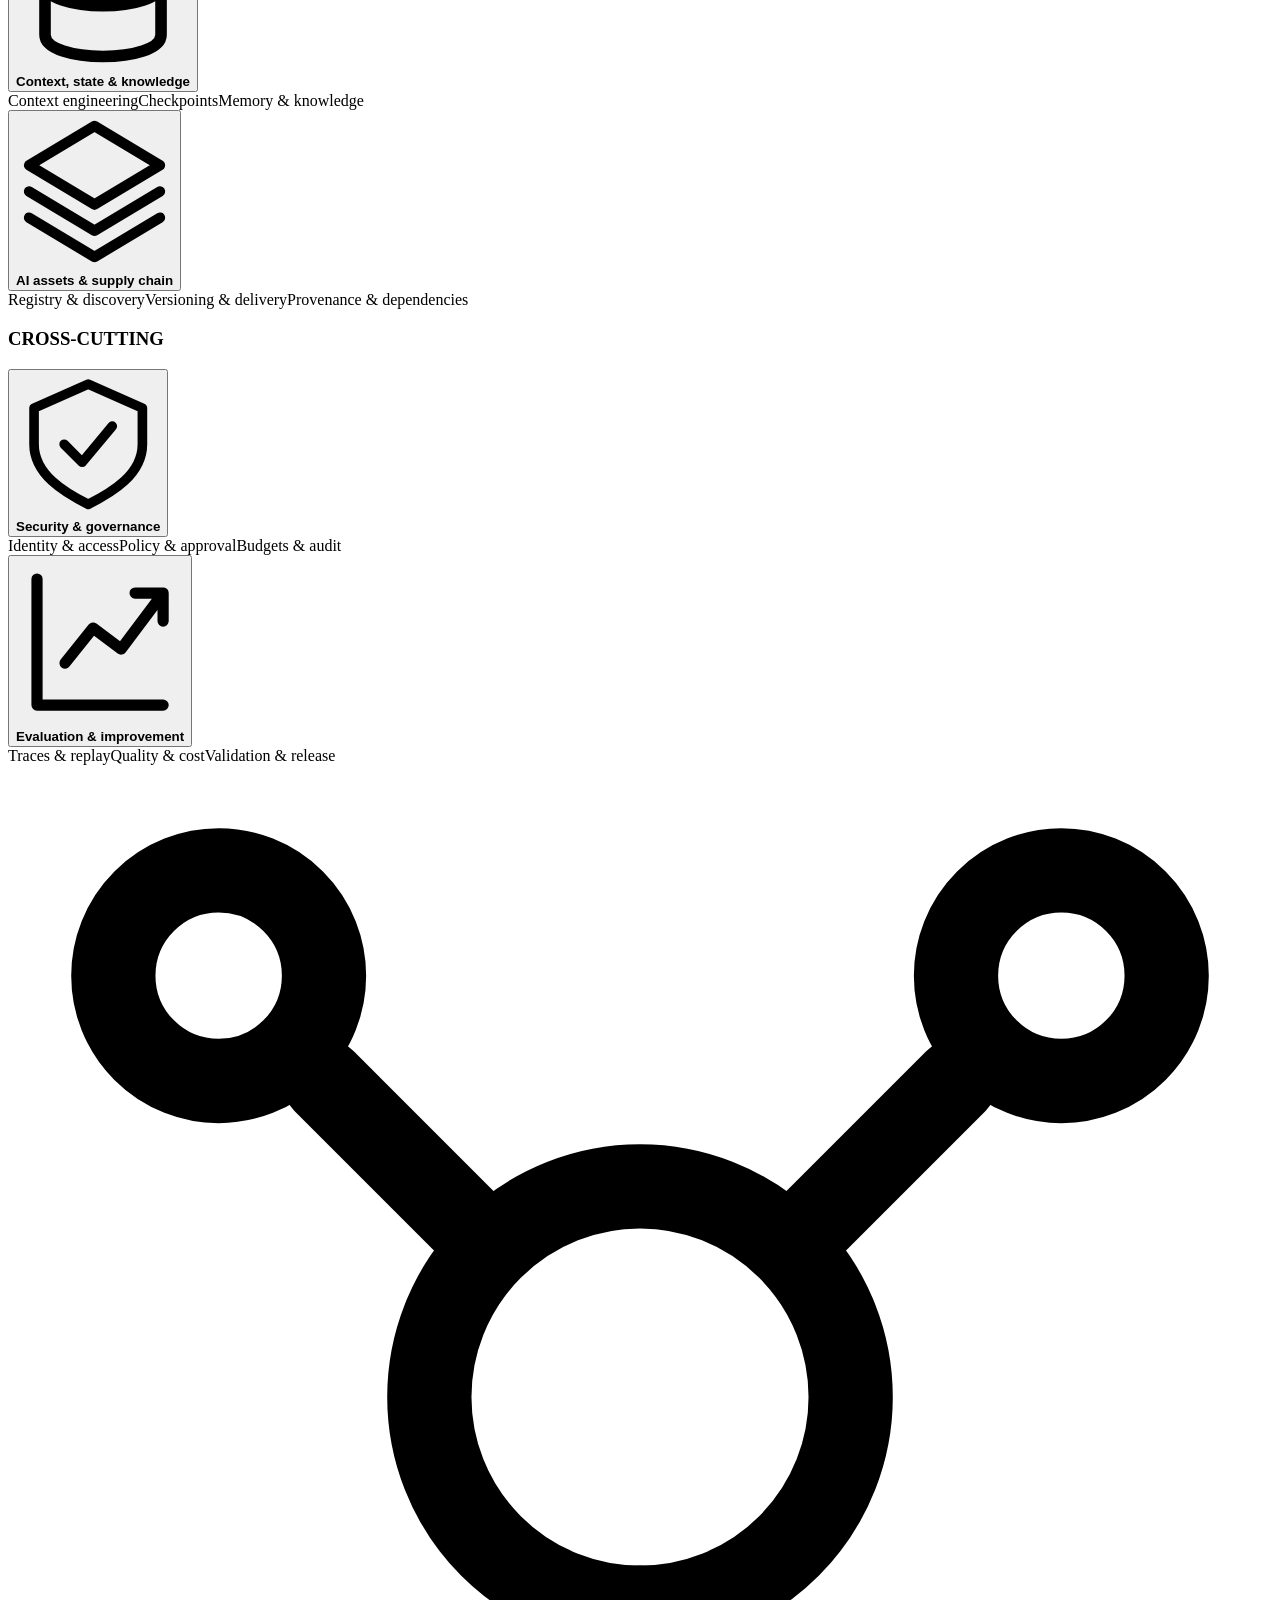
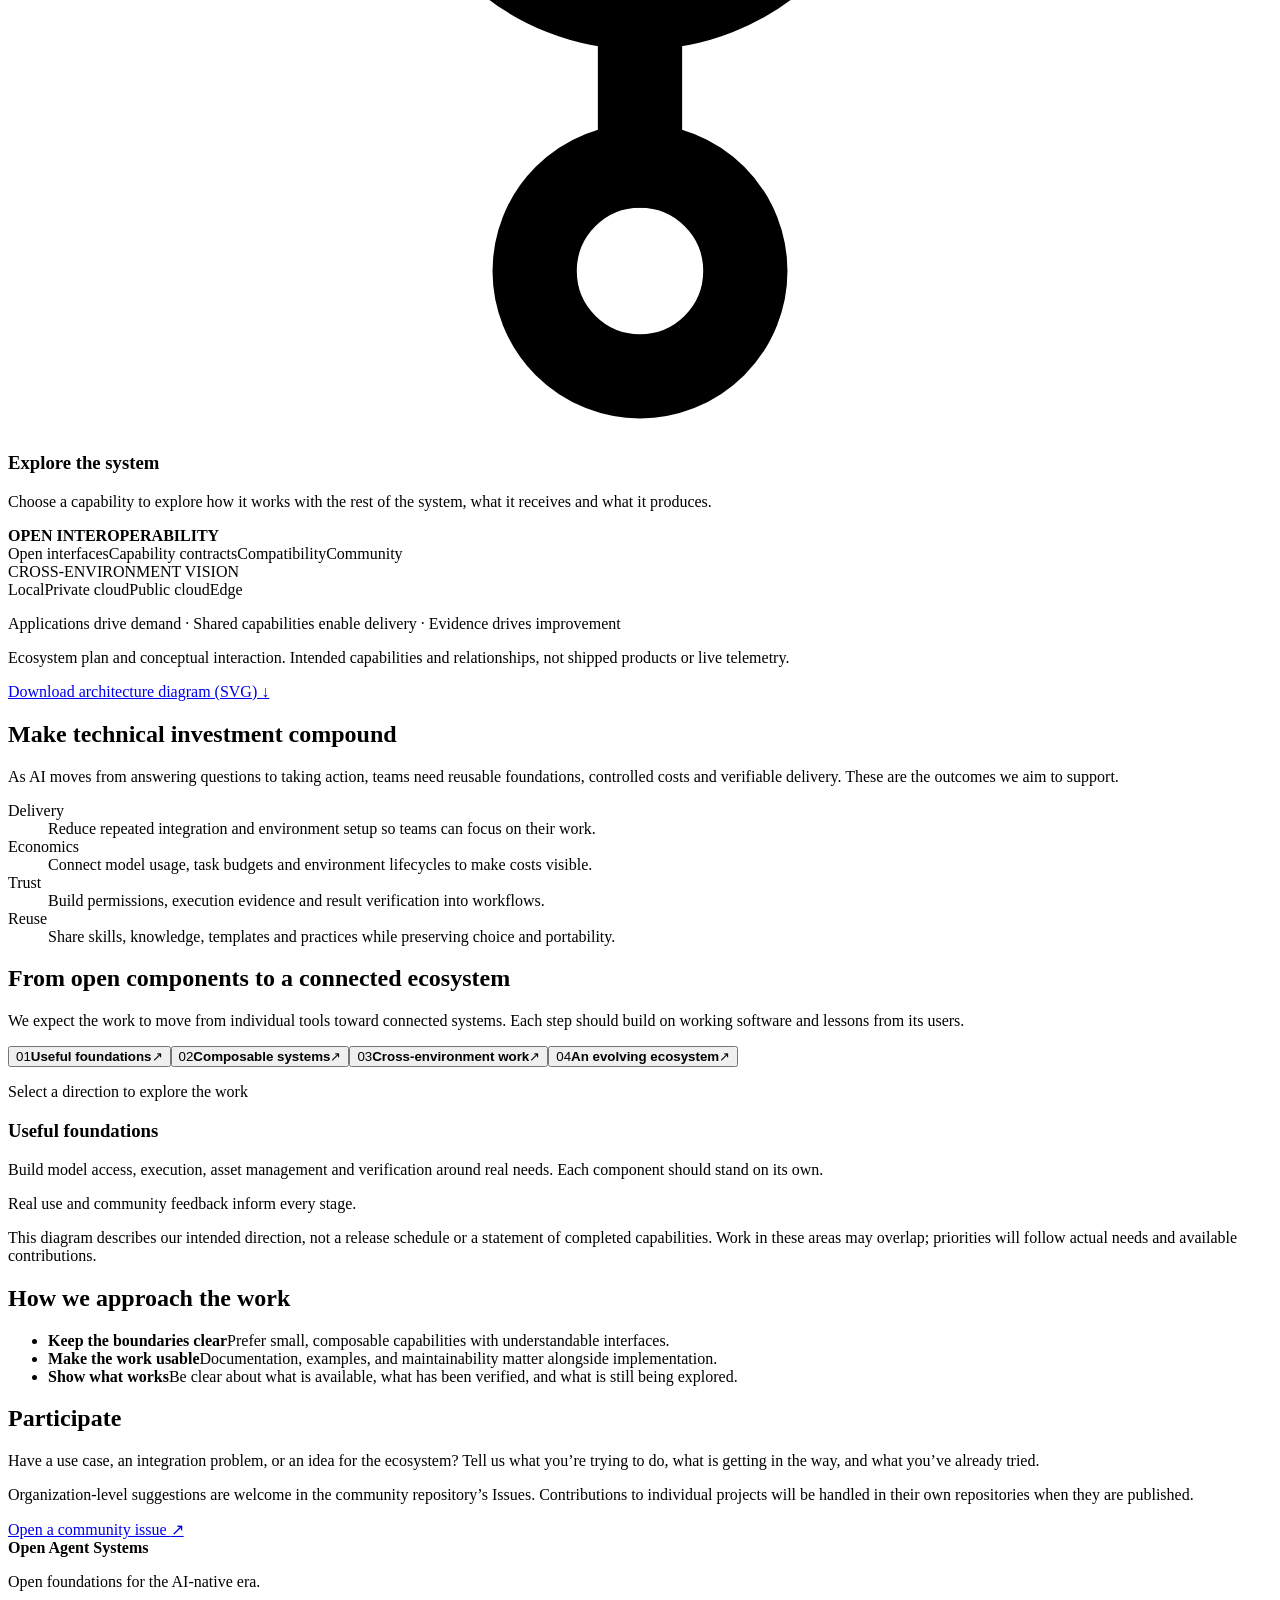
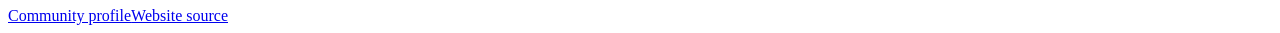
==== commit 1782181b: "fix: balance hero diagram and restore English default" ====
--- a/docs/en/index.html
+++ b/docs/en/index.html
@@ -3,26 +3,52 @@
 <head>
 <meta charset="utf-8"><meta name="viewport" content="width=device-width, initial-scale=1">
 <title>Open Agent Systems — Open foundations for AI-native systems</title><meta name="description" content="Open foundations connecting models, agents, tools, data and compute for AI systems that can run, be governed and evolve.">
-<meta name="theme-color" content="#fafafa"><link rel="canonical" href="https://open-agent-systems.github.io/en/">
-<link rel="alternate" hreflang="zh-CN" href="https://open-agent-systems.github.io/">
-<link rel="alternate" hreflang="en" href="https://open-agent-systems.github.io/en/"><link rel="alternate" hreflang="x-default" href="https://open-agent-systems.github.io/">
+<meta name="theme-color" content="#fafafa"><link rel="canonical" href="https://open-agent-systems.github.io/">
+<link rel="alternate" hreflang="en" href="https://open-agent-systems.github.io/">
+<link rel="alternate" hreflang="zh-CN" href="https://open-agent-systems.github.io/zh/"><link rel="alternate" hreflang="x-default" href="https://open-agent-systems.github.io/">
 <meta property="og:type" content="website"><meta property="og:site_name" content="Open Agent Systems">
 <meta property="og:title" content="Open Agent Systems — Open foundations for AI-native systems"><meta property="og:description" content="Open foundations connecting models, agents, tools, data and compute for AI systems that can run, be governed and evolve.">
-<meta property="og:url" content="https://open-agent-systems.github.io/en/"><meta property="og:image" content="https://open-agent-systems.github.io/assets/oas-banner.jpg">
+<meta property="og:url" content="https://open-agent-systems.github.io/"><meta property="og:image" content="https://open-agent-systems.github.io/assets/oas-banner.jpg">
 <meta name="twitter:card" content="summary_large_image">
-<script src="/assets/site.js?v=890422786c19" defer></script>
-<link rel="icon" href="/assets/oas-avatar.jpg" type="image/jpeg"><link rel="stylesheet" href="/assets/site.css?v=65c514253518">
+<script src="/assets/site.js?v=71b0f860a4d1" defer></script>
+<link rel="icon" href="/assets/oas-avatar.jpg" type="image/jpeg"><link rel="stylesheet" href="/assets/site.css?v=609fba67f970">
 </head>
 <body>
 <a class="skip" href="#main">Skip to content</a>
 <header class="site-header wrap">
-<a class="brand" href="/en/" aria-label="Open Agent Systems"><img src="/assets/oas-wordmark-symbol.svg" width="55" height="36" alt=""><span>Open Agent Systems</span></a>
+<a class="brand" href="/" aria-label="Open Agent Systems"><img src="/assets/oas-wordmark-symbol.svg" width="55" height="36" alt=""><span>Open Agent Systems</span></a>
 <button class="menu-toggle" data-open-label="Menu" data-close-label="Close" type="button" aria-expanded="false" aria-controls="header-menu" hidden><span>Menu</span><span class="menu-mark" aria-hidden="true"></span></button>
-<div class="header-menu" id="header-menu"><nav class="header-nav" aria-label="Site"><a href="#vision">Vision</a><a href="#architecture">Capabilities</a><a href="#direction">Roadmap</a><a href="#participate">Community</a></nav><div class="header-actions"><nav class="languages" aria-label="Language"><a href="/" lang="zh-CN" hreflang="zh-CN">简体中文</a><a href="/en/" lang="en" hreflang="en" aria-current="page">English</a></nav><a class="header-github" href="https://github.com/Open-Agent-Systems"><svg viewBox="0 0 24 24" aria-hidden="true"><path d="M12 .8a11.2 11.2 0 0 0-3.54 21.83c.56.1.76-.24.76-.54v-2.1c-3.12.68-3.78-1.33-3.78-1.33-.51-1.3-1.25-1.65-1.25-1.65-1.02-.7.08-.69.08-.69 1.13.08 1.72 1.15 1.72 1.15 1 1.72 2.62 1.22 3.26.94.1-.73.4-1.22.71-1.5-2.49-.28-5.11-1.24-5.11-5.54 0-1.22.44-2.22 1.15-3-.12-.28-.5-1.42.11-2.95 0 0 .94-.3 3.08 1.15a10.7 10.7 0 0 1 5.6 0c2.14-1.45 3.08-1.15 3.08-1.15.61 1.53.23 2.67.11 2.95.72.78 1.15 1.78 1.15 3 0 4.3-2.62 5.26-5.12 5.54.4.35.76 1.03.76 2.08v3.1c0 .3.2.65.77.54A11.2 11.2 0 0 0 12 .8Z"/></svg><span>GitHub</span></a></div></div>
+<div class="header-menu" id="header-menu"><nav class="header-nav" aria-label="Site"><a href="#vision">Vision</a><a href="#architecture">Capabilities</a><a href="#direction">Roadmap</a><a href="#participate">Community</a></nav><div class="header-actions"><nav class="languages" aria-label="Language"><a href="/" lang="en" hreflang="en" aria-current="page">English</a><a href="/zh/" lang="zh-CN" hreflang="zh-CN">简体中文</a></nav><a class="header-github" href="https://github.com/Open-Agent-Systems"><svg viewBox="0 0 24 24" aria-hidden="true"><path d="M12 .8a11.2 11.2 0 0 0-3.54 21.83c.56.1.76-.24.76-.54v-2.1c-3.12.68-3.78-1.33-3.78-1.33-.51-1.3-1.25-1.65-1.25-1.65-1.02-.7.08-.69.08-.69 1.13.08 1.72 1.15 1.72 1.15 1 1.72 2.62 1.22 3.26.94.1-.73.4-1.22.71-1.5-2.49-.28-5.11-1.24-5.11-5.54 0-1.22.44-2.22 1.15-3-.12-.28-.5-1.42.11-2.95 0 0 .94-.3 3.08 1.15a10.7 10.7 0 0 1 5.6 0c2.14-1.45 3.08-1.15 3.08-1.15.61 1.53.23 2.67.11 2.95.72.78 1.15 1.78 1.15 3 0 4.3-2.62 5.26-5.12 5.54.4.35.76 1.03.76 2.08v3.1c0 .3.2.65.77.54A11.2 11.2 0 0 0 12 .8Z"/></svg><span>GitHub</span></a></div></div>
 </header>
 <main id="main" class="wrap">
 <section class="intro">
-<div class="intro-heading"><p class="label">OPEN AGENT SYSTEMS / OPEN SOURCE</p><h1>Connect intelligence.<br>Evolve systems.</h1><div class="intro-text"><p>From a model call to systems that keep doing real work. Open Agent Systems builds toward open foundations for the AI-native era.</p><p>Connect models, agents, tools, data and compute so independent capabilities can work together and innovation can reach real use.</p><div class="links"><a href="https://github.com/Open-Agent-Systems">GitHub organization <span aria-hidden="true">↗</span></a><a href="#vision">OUR VISION <span aria-hidden="true">↓</span></a></div></div></div><div class="ecosystem eco-panel" data-eco="{&quot;nodes&quot;: [[&quot;Models &amp; inference&quot;, &quot;Choose and compose model access, proxies and inference services.&quot;], [&quot;Agents &amp; collaboration&quot;, &quot;Coordinate tasks, delegation and human oversight across capabilities.&quot;], [&quot;Tools &amp; connections&quot;, &quot;Connect external systems through tools, MCP and APIs to take action.&quot;], [&quot;Knowledge &amp; memory&quot;, &quot;Ground tasks in knowledge and context while preserving useful experience.&quot;], [&quot;Runtime &amp; compute&quot;, &quot;Provide governed sandboxes, workspaces and scheduling across cloud and local environments.&quot;], [&quot;Assets &amp; distribution&quot;, &quot;Version skills, prompts, workflows and templates for reuse across projects.&quot;]], &quot;modes&quot;: [[&quot;Ecosystem&quot;, &quot;OPEN COLLABORATION&quot;, &quot;Six connected domains with shared governance, supporting development, operations and business automation.&quot;, [0, 1, 2, 4, 3, 5]], [&quot;Task execution&quot;, &quot;INTENT TO OUTCOME&quot;, &quot;Models and knowledge inform planning. Agents use tools in controlled environments and produce verifiable outputs.&quot;, [0, 3, 1, 2, 4, 5]], [&quot;Capability reuse&quot;, &quot;OUTCOME TO REUSE&quot;, &quot;Outputs become validated, versioned assets, then feed knowledge, tools and agents in future work.&quot;, [4, 5, 3, 2, 1, 0]]], &quot;title&quot;: &quot;OPEN ECOSYSTEM / SYSTEM COLLABORATION&quot;, &quot;apps&quot;: &quot;APPLICATIONS / Development · Operations · Automation&quot;, &quot;governance&quot;: &quot;SHARED GOVERNANCE&quot;, &quot;guards&quot;: &quot;Identity &amp; access · Security · Evaluation · Cost&quot;, &quot;note&quot;: &quot;Concept demo · select a node, hover to explore connections&quot;, &quot;play&quot;: &quot;Play motion&quot;, &quot;pause&quot;: &quot;Pause motion&quot;, &quot;sceneTitles&quot;: [&quot;From one intent to coordinated work.&quot;, &quot;A clear path. A controlled execution.&quot;, &quot;Every outcome becomes a foundation.&quot;]}"><div class="ecosystem-heading"><span>OPEN ECOSYSTEM / SYSTEM COLLABORATION</span><span class="diagram-code">OAS / OPEN SYSTEMS</span></div><div class="eco-modes" aria-label="OPEN ECOSYSTEM / SYSTEM COLLABORATION"><button type="button" class="eco-mode" data-mode="0" aria-pressed="true" aria-controls="eco-stage eco-summary">Ecosystem</button><button type="button" class="eco-mode" data-mode="1" aria-pressed="false" aria-controls="eco-stage eco-summary">Task execution</button><button type="button" class="eco-mode" data-mode="2" aria-pressed="false" aria-controls="eco-stage eco-summary">Capability reuse</button></div><h2 class="scene-title">From one intent to coordinated work.</h2><p class="eco-apps">APPLICATIONS / Development · Operations · Automation</p><div id="eco-stage" class="eco-stage"><svg class="iso-hero" viewBox="0 0 600 440" preserveAspectRatio="none" aria-hidden="true"><defs><radialGradient id="pearl" cx="30%" cy="20%" r="85%"><stop stop-color="#ffffff"/><stop offset=".7" stop-color="#f0f1f2"/><stop offset="1" stop-color="#d3d6d8"/></radialGradient><radialGradient id="core" cx="30%" cy="20%" r="90%"><stop stop-color="#555b60"/><stop offset=".5" stop-color="#363b3f"/><stop offset="1" stop-color="#292d30"/></radialGradient><filter id="soft"><feGaussianBlur stdDeviation="8"/></filter></defs><ellipse cx="300" cy="270" rx="180" ry="45" fill="#a6abaf" opacity=".05" filter="url(#soft)"/><g fill="none" stroke="#a6abaf" stroke-width=".8" opacity=".65"><ellipse cx="300" cy="220" rx="235" ry="90" transform="rotate(-16 300 220)"/><ellipse cx="300" cy="220" rx="202" ry="100" transform="rotate(22 300 220)"/></g><path class="scene-edge" data-from="0" data-to="1" d="M90.0 118.80000000000001C189.0 118.80000000000001,189.0 118.80000000000001,288.0 118.80000000000001"/><path class="scene-edge" data-from="1" data-to="2" d="M288.0 118.80000000000001C387.0 118.80000000000001,387.0 118.80000000000001,486.0 118.80000000000001"/><path class="scene-edge" data-from="3" data-to="1" d="M132.0 312.4C210.0 312.4,210.0 118.80000000000001,288.0 118.80000000000001"/><path class="scene-edge" data-from="1" data-to="4" d="M288.0 118.80000000000001C297.0 118.80000000000001,297.0 312.4,306.0 312.4"/><path class="scene-edge" data-from="4" data-to="5" d="M306.0 312.4C396.0 312.4,396.0 312.4,486.0 312.4"/><circle cx="300" cy="222" r="45" fill="url(#core)"/><circle cx="300" cy="222" r="50" fill="none" stroke="#d3d6d8"/><text x="300" y="226" text-anchor="middle" fill="#ffffff" font-family="Arial,sans-serif" font-size="20" letter-spacing="2">OAS</text><g class="scene-object" data-object="0"><ellipse cx="90.0" cy="127.80000000000001" rx="25" ry="19" fill="#747b80" opacity=".1"/><circle cx="90.0" cy="118.80000000000001" r="25" fill="url(#pearl)" stroke="#bcc1c4"/><g class="scene-symbol" transform="translate(90.0 118.80000000000001)"><g class="scene-glyph" transform="translate(-12 -12)"><rect x="7" y="7" width="10" height="10" rx="3"/><path d="M9 2v3m6-3v3M9 19v3m6-3v3M2 9h3m-3 6h3m14-6h3m-3 6h3M10 10h4v4h-4z"/></g></g></g><g class="scene-object" data-object="1"><ellipse cx="288.0" cy="127.80000000000001" rx="25" ry="19" fill="#747b80" opacity=".1"/><circle cx="288.0" cy="118.80000000000001" r="25" fill="url(#pearl)" stroke="#bcc1c4"/><g class="scene-symbol" transform="translate(288.0 118.80000000000001)"><g class="scene-glyph" transform="translate(-12 -12)"><circle cx="12" cy="12" r="4"/><circle cx="4" cy="4" r="2"/><circle cx="20" cy="4" r="2"/><circle cx="12" cy="21" r="2"/><path d="m6 6 3 3m9-3-3 3m-3 7v3"/></g></g></g><g class="scene-object" data-object="2"><ellipse cx="486.0" cy="127.80000000000001" rx="25" ry="19" fill="#747b80" opacity=".1"/><circle cx="486.0" cy="118.80000000000001" r="25" fill="url(#pearl)" stroke="#bcc1c4"/><g class="scene-symbol" transform="translate(486.0 118.80000000000001)"><g class="scene-glyph" transform="translate(-12 -12)"><path d="m10 8 2-2a5 5 0 0 1 7 7l-3 3a5 5 0 0 1-7 0m5 0-2 2a5 5 0 0 1-7-7l3-3a5 5 0 0 1 7 0m-6 6 6-6"/></g></g></g><g class="scene-object" data-object="3"><ellipse cx="132.0" cy="321.4" rx="25" ry="19" fill="#747b80" opacity=".1"/><circle cx="132.0" cy="312.4" r="25" fill="url(#pearl)" stroke="#bcc1c4"/><g class="scene-symbol" transform="translate(132.0 312.4)"><g class="scene-glyph" transform="translate(-12 -12)"><ellipse cx="12" cy="5" rx="8" ry="3"/><path d="M4 5v14c0 4 16 4 16 0V5M4 12c0 4 16 4 16 0"/></g></g></g><g class="scene-object" data-object="4"><ellipse cx="306.0" cy="321.4" rx="25" ry="19" fill="#747b80" opacity=".1"/><circle cx="306.0" cy="312.4" r="25" fill="url(#pearl)" stroke="#bcc1c4"/><g class="scene-symbol" transform="translate(306.0 312.4)"><g class="scene-glyph" transform="translate(-12 -12)"><path d="m12 2 9 5v10l-9 5-9-5V7zM3 7l9 5 9-5m-9 5v10m-5-6 2 1m6-2 3-2"/></g></g></g><g class="scene-object" data-object="5"><ellipse cx="486.0" cy="321.4" rx="25" ry="19" fill="#747b80" opacity=".1"/><circle cx="486.0" cy="312.4" r="25" fill="url(#pearl)" stroke="#bcc1c4"/><g class="scene-symbol" transform="translate(486.0 312.4)"><g class="scene-glyph" transform="translate(-12 -12)"><path d="m12 2 10 6-10 6L2 8zM2 12l10 6 10-6M2 16l10 6 10-6"/></g></g></g></svg><svg class="eco-wires" viewBox="0 0 600 440" preserveAspectRatio="none" aria-hidden="true"><g class="eco-links"></g></svg><div class="eco-core"><strong>OAS</strong><span>OPEN COLLABORATION</span><small class="eco-progress">01 / 06</small></div><button type="button" class="eco-node" data-eco-node="0" style="--nx:15%;--ny:32%" aria-pressed="true" aria-controls="eco-detail"><span class="eco-number">01</span><strong>Models &amp; inference</strong><span class="eco-dot" aria-hidden="true"></span></button><button type="button" class="eco-node" data-eco-node="1" style="--nx:48%;--ny:32%" aria-pressed="false" aria-controls="eco-detail"><span class="eco-number">02</span><strong>Agents &amp; collaboration</strong><span class="eco-dot" aria-hidden="true"></span></button><button type="button" class="eco-node" data-eco-node="2" style="--nx:81%;--ny:32%" aria-pressed="false" aria-controls="eco-detail"><span class="eco-number">03</span><strong>Tools &amp; connections</strong><span class="eco-dot" aria-hidden="true"></span></button><button type="button" class="eco-node" data-eco-node="3" style="--nx:22%;--ny:76%" aria-pressed="false" aria-controls="eco-detail"><span class="eco-number">04</span><strong>Knowledge &amp; memory</strong><span class="eco-dot" aria-hidden="true"></span></button><button type="button" class="eco-node" data-eco-node="4" style="--nx:51%;--ny:76%" aria-pressed="false" aria-controls="eco-detail"><span class="eco-number">05</span><strong>Runtime &amp; compute</strong><span class="eco-dot" aria-hidden="true"></span></button><button type="button" class="eco-node" data-eco-node="5" style="--nx:81%;--ny:76%" aria-pressed="false" aria-controls="eco-detail"><span class="eco-number">06</span><strong>Assets &amp; distribution</strong><span class="eco-dot" aria-hidden="true"></span></button></div><div class="iso-level-key"><span>01 / INTELLIGENT WORK</span><span>02 / SHARED CAPABILITIES</span><span>03 / RUNTIME FOUNDATIONS</span></div><div class="eco-governance"><strong>SHARED GOVERNANCE</strong><span>Identity &amp; access · Security · Evaluation · Cost</span></div><p id="eco-summary">Six connected domains with shared governance, supporting development, operations and business automation.</p><div class="eco-toolbar"><span>Concept demo · select a node, hover to explore connections</span><button class="eco-toggle" type="button" hidden>Play motion</button></div><p id="eco-detail">Choose and compose model access, proxies and inference services.</p><noscript><p>Models &amp; inference: Choose and compose model access, proxies and inference services.</p><p>Agents &amp; collaboration: Coordinate tasks, delegation and human oversight across capabilities.</p><p>Tools &amp; connections: Connect external systems through tools, MCP and APIs to take action.</p><p>Knowledge &amp; memory: Ground tasks in knowledge and context while preserving useful experience.</p><p>Runtime &amp; compute: Provide governed sandboxes, workspaces and scheduling across cloud and local environments.</p><p>Assets &amp; distribution: Version skills, prompts, workflows and templates for reuse across projects.</p></noscript></div>
+<div class="intro-heading"><p class="label">OPEN AGENT SYSTEMS / OPEN SOURCE</p><h1>Connect intelligence.<br>Evolve systems.</h1><div class="intro-text"><p>From a model call to systems that keep doing real work. Open Agent Systems builds toward open foundations for the AI-native era.</p><p>Connect models, agents, tools, data and compute so independent capabilities can work together and innovation can reach real use.</p><div class="links"><a href="https://github.com/Open-Agent-Systems">GitHub organization <span aria-hidden="true">↗</span></a><a href="#vision">OUR VISION <span aria-hidden="true">↓</span></a></div></div></div><div class="ecosystem eco-panel" data-eco="{&quot;nodes&quot;: [[&quot;Models &amp; inference&quot;, &quot;Choose and compose model access, proxies and inference services.&quot;], [&quot;Agents &amp; collaboration&quot;, &quot;Coordinate tasks, delegation and human oversight across capabilities.&quot;], [&quot;Tools &amp; connections&quot;, &quot;Connect external systems through tools, MCP and APIs to take action.&quot;], [&quot;Knowledge &amp; memory&quot;, &quot;Ground tasks in knowledge and context while preserving useful experience.&quot;], [&quot;Runtime &amp; compute&quot;, &quot;Provide governed sandboxes, workspaces and scheduling across cloud and local environments.&quot;], [&quot;Assets &amp; distribution&quot;, &quot;Version skills, prompts, workflows and templates for reuse across projects.&quot;]], &quot;modes&quot;: [[&quot;Ecosystem&quot;, &quot;OPEN COLLABORATION&quot;, &quot;Six connected domains with shared governance, supporting development, operations and business automation.&quot;, [0, 1, 2, 4, 3, 5]], [&quot;Task execution&quot;, &quot;INTENT TO OUTCOME&quot;, &quot;Models and knowledge inform planning. Agents use tools in controlled environments and produce verifiable outputs.&quot;, [0, 3, 1, 2, 4, 5]], [&quot;Capability reuse&quot;, &quot;OUTCOME TO REUSE&quot;, &quot;Outputs become validated, versioned assets, then feed knowledge, tools and agents in future work.&quot;, [4, 5, 3, 2, 1, 0]]], &quot;title&quot;: &quot;OPEN ECOSYSTEM / SYSTEM COLLABORATION&quot;, &quot;apps&quot;: &quot;APPLICATIONS / Development · Operations · Automation&quot;, &quot;governance&quot;: &quot;SHARED GOVERNANCE&quot;, &quot;guards&quot;: &quot;Identity &amp; access · Security · Evaluation · Cost&quot;, &quot;note&quot;: &quot;Concept demo · select a node, hover to explore connections&quot;, &quot;play&quot;: &quot;Play motion&quot;, &quot;pause&quot;: &quot;Pause motion&quot;, &quot;sceneTitles&quot;: [&quot;From one intent to coordinated work.&quot;, &quot;A clear path. A controlled execution.&quot;, &quot;Every outcome becomes a foundation.&quot;]}"><div class="ecosystem-heading"><span>OPEN ECOSYSTEM / SYSTEM COLLABORATION</span><span class="diagram-code">OAS / OPEN SYSTEMS</span></div><div class="eco-modes" aria-label="OPEN ECOSYSTEM / SYSTEM COLLABORATION"><button type="button" class="eco-mode" data-mode="0" aria-pressed="true" aria-controls="eco-stage eco-summary">Ecosystem</button><button type="button" class="eco-mode" data-mode="1" aria-pressed="false" aria-controls="eco-stage eco-summary">Task execution</button><button type="button" class="eco-mode" data-mode="2" aria-pressed="false" aria-controls="eco-stage eco-summary">Capability reuse</button></div><h2 class="scene-title">From one intent to coordinated work.</h2><p class="eco-apps">APPLICATIONS / Development · Operations · Automation</p><div id="eco-stage" class="eco-stage" data-node-offset="28"><svg class="iso-hero" viewBox="0 0 600 360" preserveAspectRatio="xMidYMid meet" aria-hidden="true"><defs>
+      <linearGradient id="node-surface" x1="0" y1="0" x2="0" y2="1"><stop stop-color="#ffffff"/><stop offset="1" stop-color="#eff1f2"/></linearGradient>
+      <filter id="node-shadow" x="-50%" y="-50%" width="200%" height="220%"><feDropShadow dx="0" dy="3" stdDeviation="3" flood-color="#252729" flood-opacity=".08"/></filter>
+    </defs>
+    <g class="hero-center">
+      <circle cx="300" cy="180" r="37" fill="#fafafa" stroke="#dadddf" stroke-width=".8"/>
+      <circle cx="300" cy="180" r="31" fill="#eceeef" stroke="#d0d5d8" stroke-width=".8"/>
+      <text x="300" y="185" text-anchor="middle" fill="#444b50" font-family="Arial,sans-serif" font-size="17" font-weight="500" letter-spacing="1.5">OAS</text>
+    </g><g class="scene-object" data-object="0"><g class="balanced-node">
+          <circle class="node-face" cx="96" cy="62.0" r="24" fill="url(#node-surface)" stroke="#c7cdd1" stroke-width="1" filter="url(#node-shadow)"/>
+          <g class="scene-symbol" transform="translate(96 62.0)"><g class="scene-glyph" transform="translate(-12 -12)"><rect x="7" y="7" width="10" height="10" rx="3"/><path d="M9 2v3m6-3v3M9 19v3m6-3v3M2 9h3m-3 6h3m14-6h3m-3 6h3M10 10h4v4h-4z"/></g></g>
+        </g></g><g class="scene-object" data-object="1"><g class="balanced-node">
+          <circle class="node-face" cx="300" cy="62.0" r="24" fill="url(#node-surface)" stroke="#c7cdd1" stroke-width="1" filter="url(#node-shadow)"/>
+          <g class="scene-symbol" transform="translate(300 62.0)"><g class="scene-glyph" transform="translate(-12 -12)"><circle cx="12" cy="12" r="4"/><circle cx="4" cy="4" r="2"/><circle cx="20" cy="4" r="2"/><circle cx="12" cy="21" r="2"/><path d="m6 6 3 3m9-3-3 3m-3 7v3"/></g></g>
+        </g></g><g class="scene-object" data-object="2"><g class="balanced-node">
+          <circle class="node-face" cx="504" cy="62.0" r="24" fill="url(#node-surface)" stroke="#c7cdd1" stroke-width="1" filter="url(#node-shadow)"/>
+          <g class="scene-symbol" transform="translate(504 62.0)"><g class="scene-glyph" transform="translate(-12 -12)"><path d="m10 8 2-2a5 5 0 0 1 7 7l-3 3a5 5 0 0 1-7 0m5 0-2 2a5 5 0 0 1-7-7l3-3a5 5 0 0 1 7 0m-6 6 6-6"/></g></g>
+        </g></g><g class="scene-object" data-object="3"><g class="balanced-node">
+          <circle class="node-face" cx="96" cy="252.8" r="24" fill="url(#node-surface)" stroke="#c7cdd1" stroke-width="1" filter="url(#node-shadow)"/>
+          <g class="scene-symbol" transform="translate(96 252.8)"><g class="scene-glyph" transform="translate(-12 -12)"><ellipse cx="12" cy="5" rx="8" ry="3"/><path d="M4 5v14c0 4 16 4 16 0V5M4 12c0 4 16 4 16 0"/></g></g>
+        </g></g><g class="scene-object" data-object="4"><g class="balanced-node">
+          <circle class="node-face" cx="300" cy="252.8" r="24" fill="url(#node-surface)" stroke="#c7cdd1" stroke-width="1" filter="url(#node-shadow)"/>
+          <g class="scene-symbol" transform="translate(300 252.8)"><g class="scene-glyph" transform="translate(-12 -12)"><path d="m12 2 9 5v10l-9 5-9-5V7zM3 7l9 5 9-5m-9 5v10m-5-6 2 1m6-2 3-2"/></g></g>
+        </g></g><g class="scene-object" data-object="5"><g class="balanced-node">
+          <circle class="node-face" cx="504" cy="252.8" r="24" fill="url(#node-surface)" stroke="#c7cdd1" stroke-width="1" filter="url(#node-shadow)"/>
+          <g class="scene-symbol" transform="translate(504 252.8)"><g class="scene-glyph" transform="translate(-12 -12)"><path d="m12 2 10 6-10 6L2 8zM2 12l10 6 10-6M2 16l10 6 10-6"/></g></g>
+        </g></g></svg><svg class="eco-wires" viewBox="0 0 600 360" preserveAspectRatio="xMidYMid meet" aria-hidden="true"><g class="eco-links"></g></svg><div class="eco-core"><strong>OAS</strong><span>OPEN COLLABORATION</span><small class="eco-progress">01 / 06</small></div><button type="button" class="eco-node" data-eco-node="0" style="--nx:16%;--ny:25%" aria-pressed="true" aria-controls="eco-detail"><span class="eco-number">01</span><strong>Models &amp; inference</strong><span class="eco-dot" aria-hidden="true"></span></button><button type="button" class="eco-node" data-eco-node="1" style="--nx:50%;--ny:25%" aria-pressed="false" aria-controls="eco-detail"><span class="eco-number">02</span><strong>Agents &amp; collaboration</strong><span class="eco-dot" aria-hidden="true"></span></button><button type="button" class="eco-node" data-eco-node="2" style="--nx:84%;--ny:25%" aria-pressed="false" aria-controls="eco-detail"><span class="eco-number">03</span><strong>Tools &amp; connections</strong><span class="eco-dot" aria-hidden="true"></span></button><button type="button" class="eco-node" data-eco-node="3" style="--nx:16%;--ny:78%" aria-pressed="false" aria-controls="eco-detail"><span class="eco-number">04</span><strong>Knowledge &amp; memory</strong><span class="eco-dot" aria-hidden="true"></span></button><button type="button" class="eco-node" data-eco-node="4" style="--nx:50%;--ny:78%" aria-pressed="false" aria-controls="eco-detail"><span class="eco-number">05</span><strong>Runtime &amp; compute</strong><span class="eco-dot" aria-hidden="true"></span></button><button type="button" class="eco-node" data-eco-node="5" style="--nx:84%;--ny:78%" aria-pressed="false" aria-controls="eco-detail"><span class="eco-number">06</span><strong>Assets &amp; distribution</strong><span class="eco-dot" aria-hidden="true"></span></button></div><div class="iso-level-key"><span>01 / INTELLIGENT WORK</span><span>02 / SHARED CAPABILITIES</span><span>03 / RUNTIME FOUNDATIONS</span></div><div class="eco-governance"><strong>SHARED GOVERNANCE</strong><span>Identity &amp; access · Security · Evaluation · Cost</span></div><p id="eco-summary">Six connected domains with shared governance, supporting development, operations and business automation.</p><div class="eco-toolbar"><span>Concept demo · select a node, hover to explore connections</span><button class="eco-toggle" type="button" hidden>Play motion</button></div><p id="eco-detail">Choose and compose model access, proxies and inference services.</p><noscript><p>Models &amp; inference: Choose and compose model access, proxies and inference services.</p><p>Agents &amp; collaboration: Coordinate tasks, delegation and human oversight across capabilities.</p><p>Tools &amp; connections: Connect external systems through tools, MCP and APIs to take action.</p><p>Knowledge &amp; memory: Ground tasks in knowledge and context while preserving useful experience.</p><p>Runtime &amp; compute: Provide governed sandboxes, workspaces and scheduling across cloud and local environments.</p><p>Assets &amp; distribution: Version skills, prompts, workflows and templates for reuse across projects.</p></noscript></div>
 </section>
 <section id="vision" class="vision"><p class="label">OUR VISION</p><h2>From individual capabilities to shared foundations.</h2><p>Developers should be able to choose models, compose capabilities and control execution. Teams should turn their work into reusable assets, while independent projects evolve together through open interfaces.</p></section>
 <section id="architecture" class="architecture"><div class="architecture-head"><div><p class="label">OPEN SYSTEMS / CAPABILITY MAP</p><h2>The shared foundations of AI-native systems.</h2></div><p>Start with application value. Coordinate intelligent execution. Ground it in knowledge and reusable assets, with governance and continuous improvement throughout.</p></div><div class="journey-bar"><div class="journey-choices"><button type="button" class="overview-choice" aria-pressed="true">Architecture overview</button><button type="button" class="journey-choice" aria-pressed="false" aria-controls="journey-description" data-domains="0,1,2,3,5,6" data-steps="[[0, &quot;Access models&quot;], [1, &quot;Plan work&quot;], [2, &quot;Execute&quot;], [3, &quot;Persist state&quot;], [6, &quot;Verify results&quot;]]" data-description="Access a model → orchestrate work → execute in isolation → persist state → verify results. Permissions and budgets constrain execution."><span>01</span>Run a long task<span aria-hidden="true">↗</span></button><button type="button" class="journey-choice" aria-pressed="false" aria-controls="journey-description" data-domains="4,5,6,7" data-steps="[[7, &quot;Develop&quot;], [6, &quot;Evaluate&quot;], [5, &quot;Review access&quot;], [4, &quot;Publish&quot;]]" data-description="Develop and debug → evaluate → review access → publish a version. Turn an implementation into a discoverable, traceable asset."><span>02</span>Publish a reusable skill<span aria-hidden="true">↗</span></button><button type="button" class="journey-choice" aria-pressed="false" aria-controls="journey-description" data-domains="0,1,3,4,5" data-steps="[[4, &quot;Discover&quot;], [5, &quot;Authorize&quot;], [1, &quot;Delegate&quot;], [3, &quot;Exchange state&quot;], [0, &quot;Call models&quot;]]" data-description="Discover capabilities → verify identity and access → delegate tasks → exchange state and results across explicit boundaries."><span>03</span>Connect independent systems<span aria-hidden="true">↗</span></button></div><p id="journey-description" aria-live="polite"></p></div><div class="journey-stepper" data-prev="Previous" data-next="Next" data-label="CURRENT STAGE" aria-label="EXPLORE A TASK PATH"></div><div class="explorer-toolbar"><span>Select a capability for inputs and outputs, or follow the task steps.</span><button type="button" class="explorer-reset">Reset exploration</button></div><div class="architecture-map"><div class="system-outcome"><span class="system-eyebrow">APPLICATION VALUE</span><div><span>Software delivery</span><span>Intelligent operations</span><span>Business automation</span></div></div><div class="iso-explorer"><div class="architecture-matrix"><div class="matrix-band"><h3>APPLICATIONS</h3><div class="matrix-items"><div class="architecture-layer" data-domain="7" data-related="1,4,6" style="--mx:15%;--my:12%"><button type="button" class="layer-select" aria-expanded="false" data-layer="7" aria-controls="insight-7"><svg class="capability-icon" viewBox="0 0 24 24" fill="none" stroke="currentColor" stroke-width="1.6" stroke-linecap="round" stroke-linejoin="round" aria-hidden="true"><path d="m7 6-5 6 5 6m10-12 5 6-5 6M14 3l-4 18"/></svg><strong>Developer experience</strong><span class="layer-plus" aria-hidden="true"></span></button><div class="matrix-tags"><span>SDKs &amp; CLIs</span><span>Debugging &amp; delivery</span><span>Applied practice</span></div><noscript><p>Bring shared capabilities into everyday development and validate them through real workflows.</p></noscript></div></div></div><div class="matrix-band"><h3>BUILD &amp; EXECUTE</h3><div class="matrix-items"><div class="architecture-layer" data-domain="0" data-related="1,5,6" style="--mx:16%;--my:43%"><button type="button" class="layer-select" aria-expanded="false" data-layer="0" aria-controls="insight-0"><svg class="capability-icon" viewBox="0 0 24 24" fill="none" stroke="currentColor" stroke-width="1.6" stroke-linecap="round" stroke-linejoin="round" aria-hidden="true"><rect x="7" y="7" width="10" height="10" rx="3"/><path d="M9 2v3m6-3v3M9 19v3m6-3v3M2 9h3m-3 6h3m14-6h3m-3 6h3M10 10h4v4h-4z"/></svg><strong>Models &amp; gateways</strong><span class="layer-plus" aria-hidden="true"></span></button><div class="matrix-tags"><span>Model proxy</span><span>Routing &amp; fallback</span><span>Quotas &amp; metering</span></div><noscript><p>Govern model access, traffic, credentials and costs while preserving choice of providers.</p></noscript></div><div class="architecture-layer" data-domain="1" data-related="0,2,3" style="--mx:48%;--my:43%"><button type="button" class="layer-select" aria-expanded="false" data-layer="1" aria-controls="insight-1"><svg class="capability-icon" viewBox="0 0 24 24" fill="none" stroke="currentColor" stroke-width="1.6" stroke-linecap="round" stroke-linejoin="round" aria-hidden="true"><circle cx="12" cy="12" r="4"/><circle cx="4" cy="4" r="2"/><circle cx="20" cy="4" r="2"/><circle cx="12" cy="21" r="2"/><path d="m6 6 3 3m9-3-3 3m-3 7v3"/></svg><strong>Agent orchestration</strong><span class="layer-plus" aria-hidden="true"></span></button><div class="matrix-tags"><span>Task orchestration</span><span>Agent collaboration</span><span>Human oversight</span></div><noscript><p>Coordinate planning, delegation and long-running work around explicit goals and acceptance criteria.</p></noscript></div><div class="architecture-layer" data-domain="2" data-related="1,3,5" style="--mx:78%;--my:43%"><button type="button" class="layer-select" aria-expanded="false" data-layer="2" aria-controls="insight-2"><svg class="capability-icon" viewBox="0 0 24 24" fill="none" stroke="currentColor" stroke-width="1.6" stroke-linecap="round" stroke-linejoin="round" aria-hidden="true"><path d="m12 2 9 5v10l-9 5-9-5V7zM3 7l9 5 9-5m-9 5v10m-5-6 2 1m6-2 3-2"/></svg><strong>Runtimes &amp; sandboxes</strong><span class="layer-plus" aria-hidden="true"></span></button><div class="matrix-tags"><span>Execution isolation</span><span>Scheduling &amp; recovery</span><span>Lifecycle governance</span></div><noscript><p>Provide controlled code, browser and desktop environments from provisioning to suspension, recovery and cleanup.</p></noscript></div></div></div><div class="matrix-band"><h3>KNOWLEDGE &amp; REUSE</h3><div class="matrix-items"><div class="architecture-layer" data-domain="3" data-related="1,2,4" style="--mx:32%;--my:77%"><button type="button" class="layer-select" aria-expanded="false" data-layer="3" aria-controls="insight-3"><svg class="capability-icon" viewBox="0 0 24 24" fill="none" stroke="currentColor" stroke-width="1.6" stroke-linecap="round" stroke-linejoin="round" aria-hidden="true"><ellipse cx="12" cy="5" rx="8" ry="3"/><path d="M4 5v14c0 4 16 4 16 0V5M4 12c0 4 16 4 16 0"/></svg><strong>Context, state &amp; knowledge</strong><span class="layer-plus" aria-hidden="true"></span></button><div class="matrix-tags"><span>Context engineering</span><span>Checkpoints</span><span>Memory &amp; knowledge</span></div><noscript><p>Separate what a model sees from durable task facts, with traceable knowledge and bounded access.</p></noscript></div><div class="architecture-layer" data-domain="4" data-related="7,5,6" style="--mx:60%;--my:77%"><button type="button" class="layer-select" aria-expanded="false" data-layer="4" aria-controls="insight-4"><svg class="capability-icon" viewBox="0 0 24 24" fill="none" stroke="currentColor" stroke-width="1.6" stroke-linecap="round" stroke-linejoin="round" aria-hidden="true"><path d="m12 2 10 6-10 6L2 8zM2 12l10 6 10-6M2 16l10 6 10-6"/></svg><strong>AI assets &amp; supply chain</strong><span class="layer-plus" aria-hidden="true"></span></button><div class="matrix-tags"><span>Registry &amp; discovery</span><span>Versioning &amp; delivery</span><span>Provenance &amp; dependencies</span></div><noscript><p>Make prompts, skills, tools, agents and environment templates verifiable, reusable and traceable.</p></noscript></div></div></div><div class="matrix-band"><h3>CROSS-CUTTING</h3><div class="matrix-items"><div class="architecture-layer" data-domain="5" data-related="0,2,4" style="--mx:52%;--my:12%"><button type="button" class="layer-select" aria-expanded="false" data-layer="5" aria-controls="insight-5"><svg class="capability-icon" viewBox="0 0 24 24" fill="none" stroke="currentColor" stroke-width="1.6" stroke-linecap="round" stroke-linejoin="round" aria-hidden="true"><path d="M12 2 3 6v6c0 5 5 8 9 10 4-2 9-5 9-10V6zM8 12l3 3 5-6"/></svg><strong>Security &amp; governance</strong><span class="layer-plus" aria-hidden="true"></span></button><div class="matrix-tags"><span>Identity &amp; access</span><span>Policy &amp; approval</span><span>Budgets &amp; audit</span></div><noscript><p>Carry identity, permissions and budgets through calls and execution with explicit accountability.</p></noscript></div><div class="architecture-layer" data-domain="6" data-related="1,4,7" style="--mx:87%;--my:77%"><button type="button" class="layer-select" aria-expanded="false" data-layer="6" aria-controls="insight-6"><svg class="capability-icon" viewBox="0 0 24 24" fill="none" stroke="currentColor" stroke-width="1.6" stroke-linecap="round" stroke-linejoin="round" aria-hidden="true"><path d="M3 3v18h18M7 15l4-5 4 3 6-8M17 5h4v4"/></svg><strong>Evaluation &amp; improvement</strong><span class="layer-plus" aria-hidden="true"></span></button><div class="matrix-tags"><span>Traces &amp; replay</span><span>Quality &amp; cost</span><span>Validation &amp; release</span></div><noscript><p>Turn task evidence into diagnosis, evaluated changes and controlled releases.</p></noscript></div></div></div></div><aside class="capability-inspector" aria-label="Explore the system"><div class="inspector-welcome"><svg class="inspector-icon" viewBox="0 0 24 24" fill="none" stroke="currentColor" stroke-width="1.6" stroke-linecap="round" stroke-linejoin="round" aria-hidden="true"><circle cx="12" cy="12" r="4"/><circle cx="4" cy="4" r="2"/><circle cx="20" cy="4" r="2"/><circle cx="12" cy="21" r="2"/><path d="m6 6 3 3m9-3-3 3m-3 7v3"/></svg><h3>Explore the system</h3><p>Choose a capability to explore how it works with the rest of the system, what it receives and what it produces.</p></div><div class="node-insight" id="insight-7" hidden><p class="insight-code">CAPABILITY / 08</p><h3>Developer experience</h3><p>Bring shared capabilities into everyday development and validate them through real workflows.</p><dl><dt>INPUT</dt><dd>Use cases, shared capabilities and development configuration</dd><dt>OUTPUT</dt><dd>Debuggable applications, integrations and deliverables</dd></dl><p class="insight-label">EXPLORE CONNECTIONS</p><div class="related-capabilities"><button type="button" class="related-capability" data-target="1">Agent orchestration <span aria-hidden="true">›</span></button><button type="button" class="related-capability" data-target="4">AI assets &amp; supply chain <span aria-hidden="true">›</span></button><button type="button" class="related-capability" data-target="6">Evaluation &amp; improvement <span aria-hidden="true">›</span></button></div><button type="button" class="insight-close" data-close="7">Close details ↑</button></div><div class="node-insight" id="insight-0" hidden><p class="insight-code">CAPABILITY / 01</p><h3>Models &amp; gateways</h3><p>Govern model access, traffic, credentials and costs while preserving choice of providers.</p><dl><dt>INPUT</dt><dd>Task type, model requirements and budget</dd><dt>OUTPUT</dt><dd>Traceable model responses and usage</dd></dl><p class="insight-label">EXPLORE CONNECTIONS</p><div class="related-capabilities"><button type="button" class="related-capability" data-target="1">Agent orchestration <span aria-hidden="true">›</span></button><button type="button" class="related-capability" data-target="5">Security &amp; governance <span aria-hidden="true">›</span></button><button type="button" class="related-capability" data-target="6">Evaluation &amp; improvement <span aria-hidden="true">›</span></button></div><button type="button" class="insight-close" data-close="0">Close details ↑</button></div><div class="node-insight" id="insight-1" hidden><p class="insight-code">CAPABILITY / 02</p><h3>Agent orchestration</h3><p>Coordinate planning, delegation and long-running work around explicit goals and acceptance criteria.</p><dl><dt>INPUT</dt><dd>Goals, acceptance criteria and available capabilities</dd><dt>OUTPUT</dt><dd>Plans, delegation results and execution state</dd></dl><p class="insight-label">EXPLORE CONNECTIONS</p><div class="related-capabilities"><button type="button" class="related-capability" data-target="0">Models &amp; gateways <span aria-hidden="true">›</span></button><button type="button" class="related-capability" data-target="2">Runtimes &amp; sandboxes <span aria-hidden="true">›</span></button><button type="button" class="related-capability" data-target="3">Context, state &amp; knowledge <span aria-hidden="true">›</span></button></div><button type="button" class="insight-close" data-close="1">Close details ↑</button></div><div class="node-insight" id="insight-2" hidden><p class="insight-code">CAPABILITY / 03</p><h3>Runtimes &amp; sandboxes</h3><p>Provide controlled code, browser and desktop environments from provisioning to suspension, recovery and cleanup.</p><dl><dt>INPUT</dt><dd>Execution requests, environment templates and access scope</dd><dt>OUTPUT</dt><dd>Results, workspace artifacts and recovery points</dd></dl><p class="insight-label">EXPLORE CONNECTIONS</p><div class="related-capabilities"><button type="button" class="related-capability" data-target="1">Agent orchestration <span aria-hidden="true">›</span></button><button type="button" class="related-capability" data-target="3">Context, state &amp; knowledge <span aria-hidden="true">›</span></button><button type="button" class="related-capability" data-target="5">Security &amp; governance <span aria-hidden="true">›</span></button></div><button type="button" class="insight-close" data-close="2">Close details ↑</button></div><div class="node-insight" id="insight-3" hidden><p class="insight-code">CAPABILITY / 04</p><h3>Context, state &amp; knowledge</h3><p>Separate what a model sees from durable task facts, with traceable knowledge and bounded access.</p><dl><dt>INPUT</dt><dd>Task events, knowledge sources and access policies</dd><dt>OUTPUT</dt><dd>Recoverable task facts and grounded context</dd></dl><p class="insight-label">EXPLORE CONNECTIONS</p><div class="related-capabilities"><button type="button" class="related-capability" data-target="1">Agent orchestration <span aria-hidden="true">›</span></button><button type="button" class="related-capability" data-target="2">Runtimes &amp; sandboxes <span aria-hidden="true">›</span></button><button type="button" class="related-capability" data-target="4">AI assets &amp; supply chain <span aria-hidden="true">›</span></button></div><button type="button" class="insight-close" data-close="3">Close details ↑</button></div><div class="node-insight" id="insight-4" hidden><p class="insight-code">CAPABILITY / 05</p><h3>AI assets &amp; supply chain</h3><p>Make prompts, skills, tools, agents and environment templates verifiable, reusable and traceable.</p><dl><dt>INPUT</dt><dd>Skills, tools, templates and validation evidence</dd><dt>OUTPUT</dt><dd>Discoverable, versioned capabilities and dependencies</dd></dl><p class="insight-label">EXPLORE CONNECTIONS</p><div class="related-capabilities"><button type="button" class="related-capability" data-target="7">Developer experience <span aria-hidden="true">›</span></button><button type="button" class="related-capability" data-target="5">Security &amp; governance <span aria-hidden="true">›</span></button><button type="button" class="related-capability" data-target="6">Evaluation &amp; improvement <span aria-hidden="true">›</span></button></div><button type="button" class="insight-close" data-close="4">Close details ↑</button></div><div class="node-insight" id="insight-5" hidden><p class="insight-code">CAPABILITY / 06</p><h3>Security &amp; governance</h3><p>Carry identity, permissions and budgets through calls and execution with explicit accountability.</p><dl><dt>INPUT</dt><dd>Caller identity, action risk and resource budgets</dd><dt>OUTPUT</dt><dd>Admission decisions, authorization boundaries and audit evidence</dd></dl><p class="insight-label">EXPLORE CONNECTIONS</p><div class="related-capabilities"><button type="button" class="related-capability" data-target="0">Models &amp; gateways <span aria-hidden="true">›</span></button><button type="button" class="related-capability" data-target="2">Runtimes &amp; sandboxes <span aria-hidden="true">›</span></button><button type="button" class="related-capability" data-target="4">AI assets &amp; supply chain <span aria-hidden="true">›</span></button></div><button type="button" class="insight-close" data-close="5">Close details ↑</button></div><div class="node-insight" id="insight-6" hidden><p class="insight-code">CAPABILITY / 07</p><h3>Evaluation &amp; improvement</h3><p>Turn task evidence into diagnosis, evaluated changes and controlled releases.</p><dl><dt>INPUT</dt><dd>Traces, outcomes, cost and feedback</dd><dt>OUTPUT</dt><dd>Evaluation findings and validated candidate improvements</dd></dl><p class="insight-label">EXPLORE CONNECTIONS</p><div class="related-capabilities"><button type="button" class="related-capability" data-target="1">Agent orchestration <span aria-hidden="true">›</span></button><button type="button" class="related-capability" data-target="4">AI assets &amp; supply chain <span aria-hidden="true">›</span></button><button type="button" class="related-capability" data-target="7">Developer experience <span aria-hidden="true">›</span></button></div><button type="button" class="insight-close" data-close="6">Close details ↑</button></div></aside></div><div class="system-base"><strong>OPEN INTEROPERABILITY</strong><div><span>Open interfaces</span><span>Capability contracts</span><span>Compatibility</span><span>Community</span></div></div><div class="system-environments"><span>CROSS-ENVIRONMENT VISION</span><div><span>Local</span><span>Private cloud</span><span>Public cloud</span><span>Edge</span></div></div></div><p class="system-principle">Applications drive demand · Shared capabilities enable delivery · Evidence drives improvement</p><div class="architecture-caption"><p>Ecosystem plan and conceptual interaction. Intended capabilities and relationships, not shipped products or live telemetry.</p><a href="/assets/architecture.en.svg" download>Download architecture diagram (SVG) ↓</a></div><noscript><p>Run a long task: Access a model → orchestrate work → execute in isolation → persist state → verify results. Permissions and budgets constrain execution.</p><p>Publish a reusable skill: Develop and debug → evaluate → review access → publish a version. Turn an implementation into a discoverable, traceable asset.</p><p>Connect independent systems: Discover capabilities → verify identity and access → delegate tasks → exchange state and results across explicit boundaries.</p></noscript></section>
